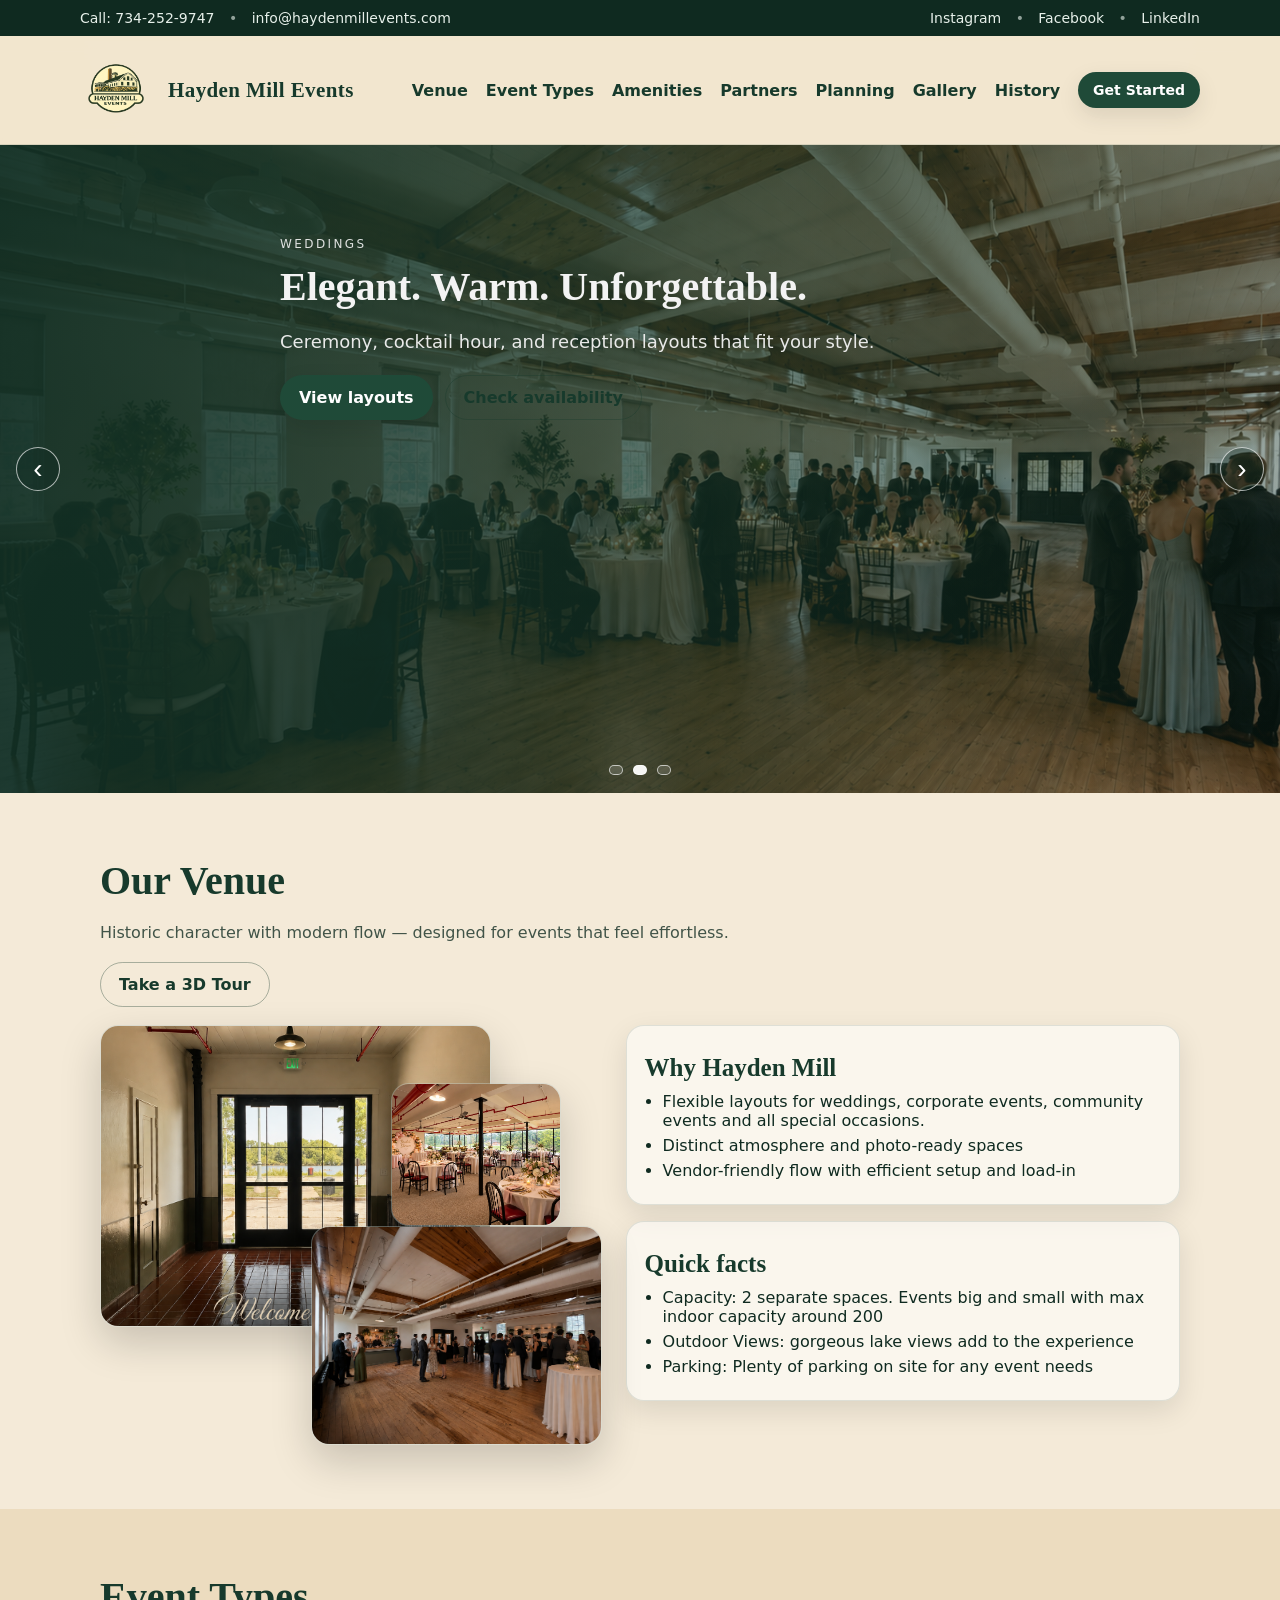
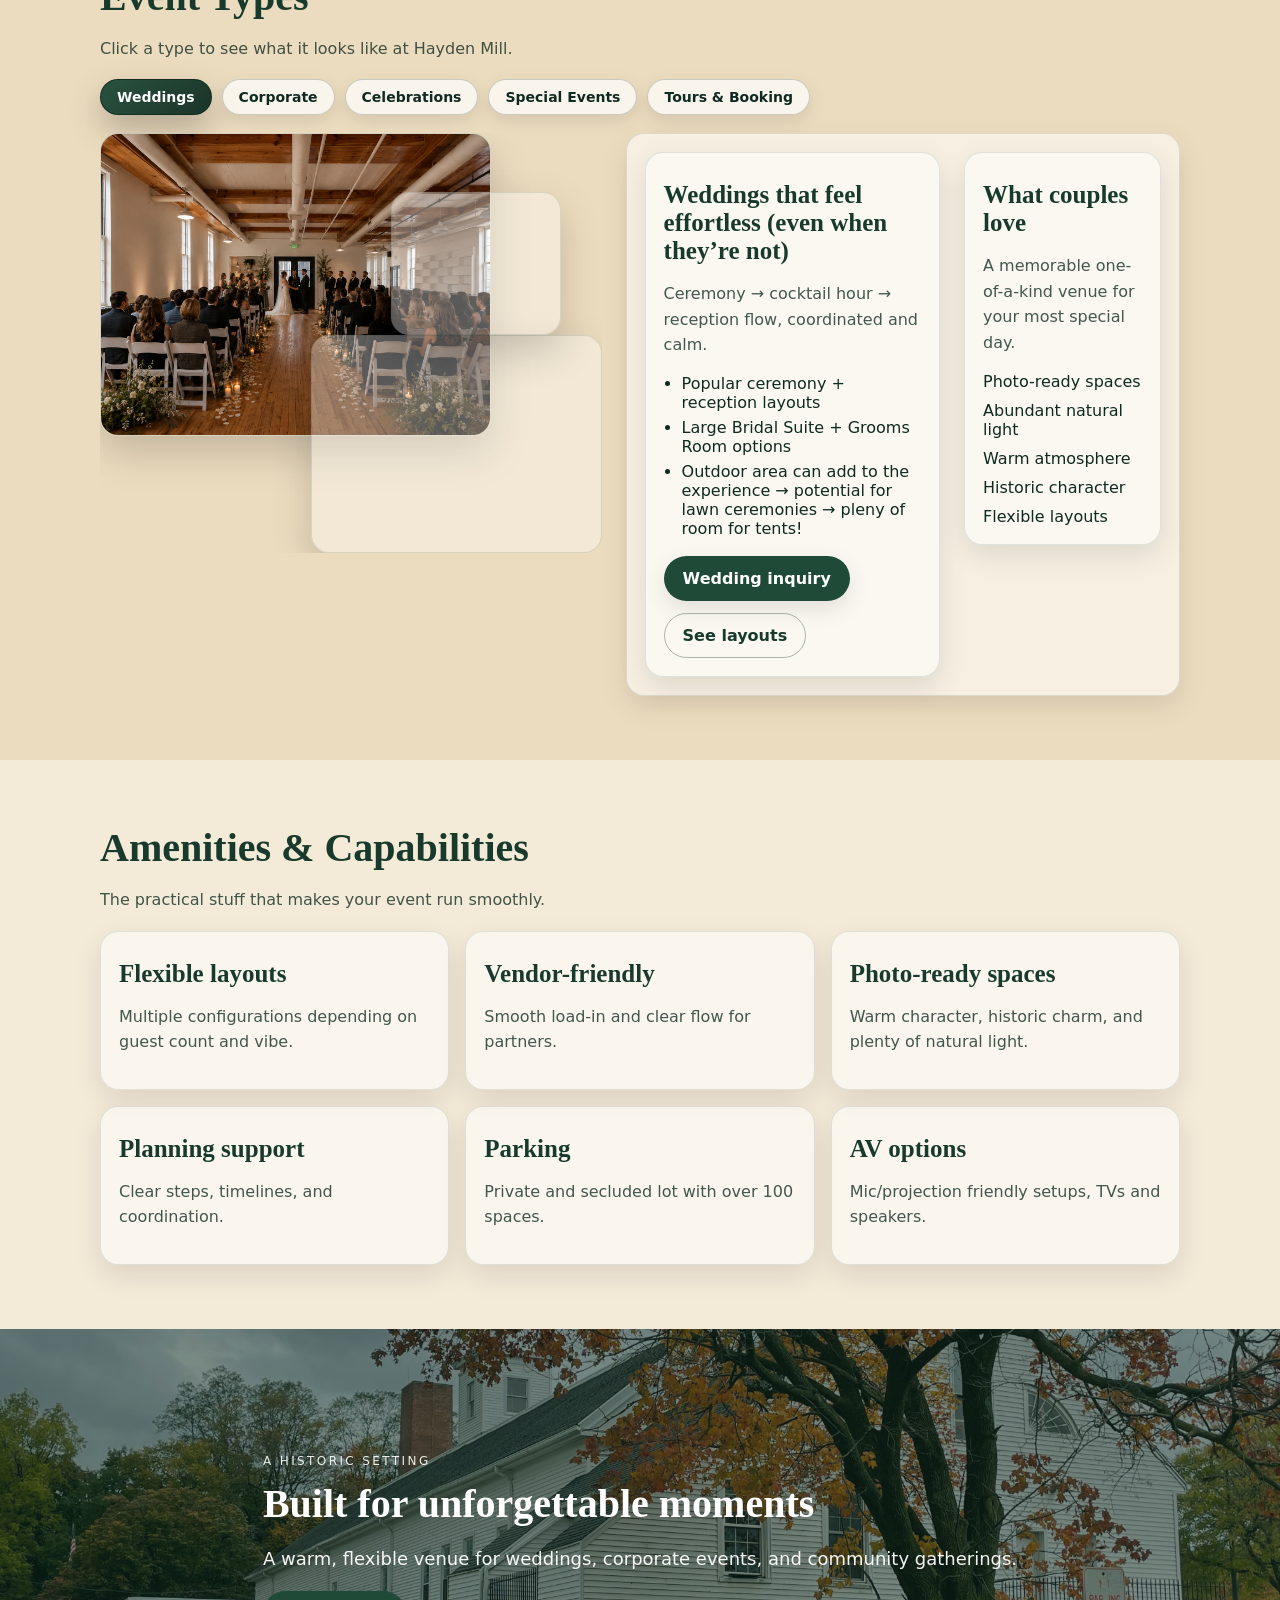
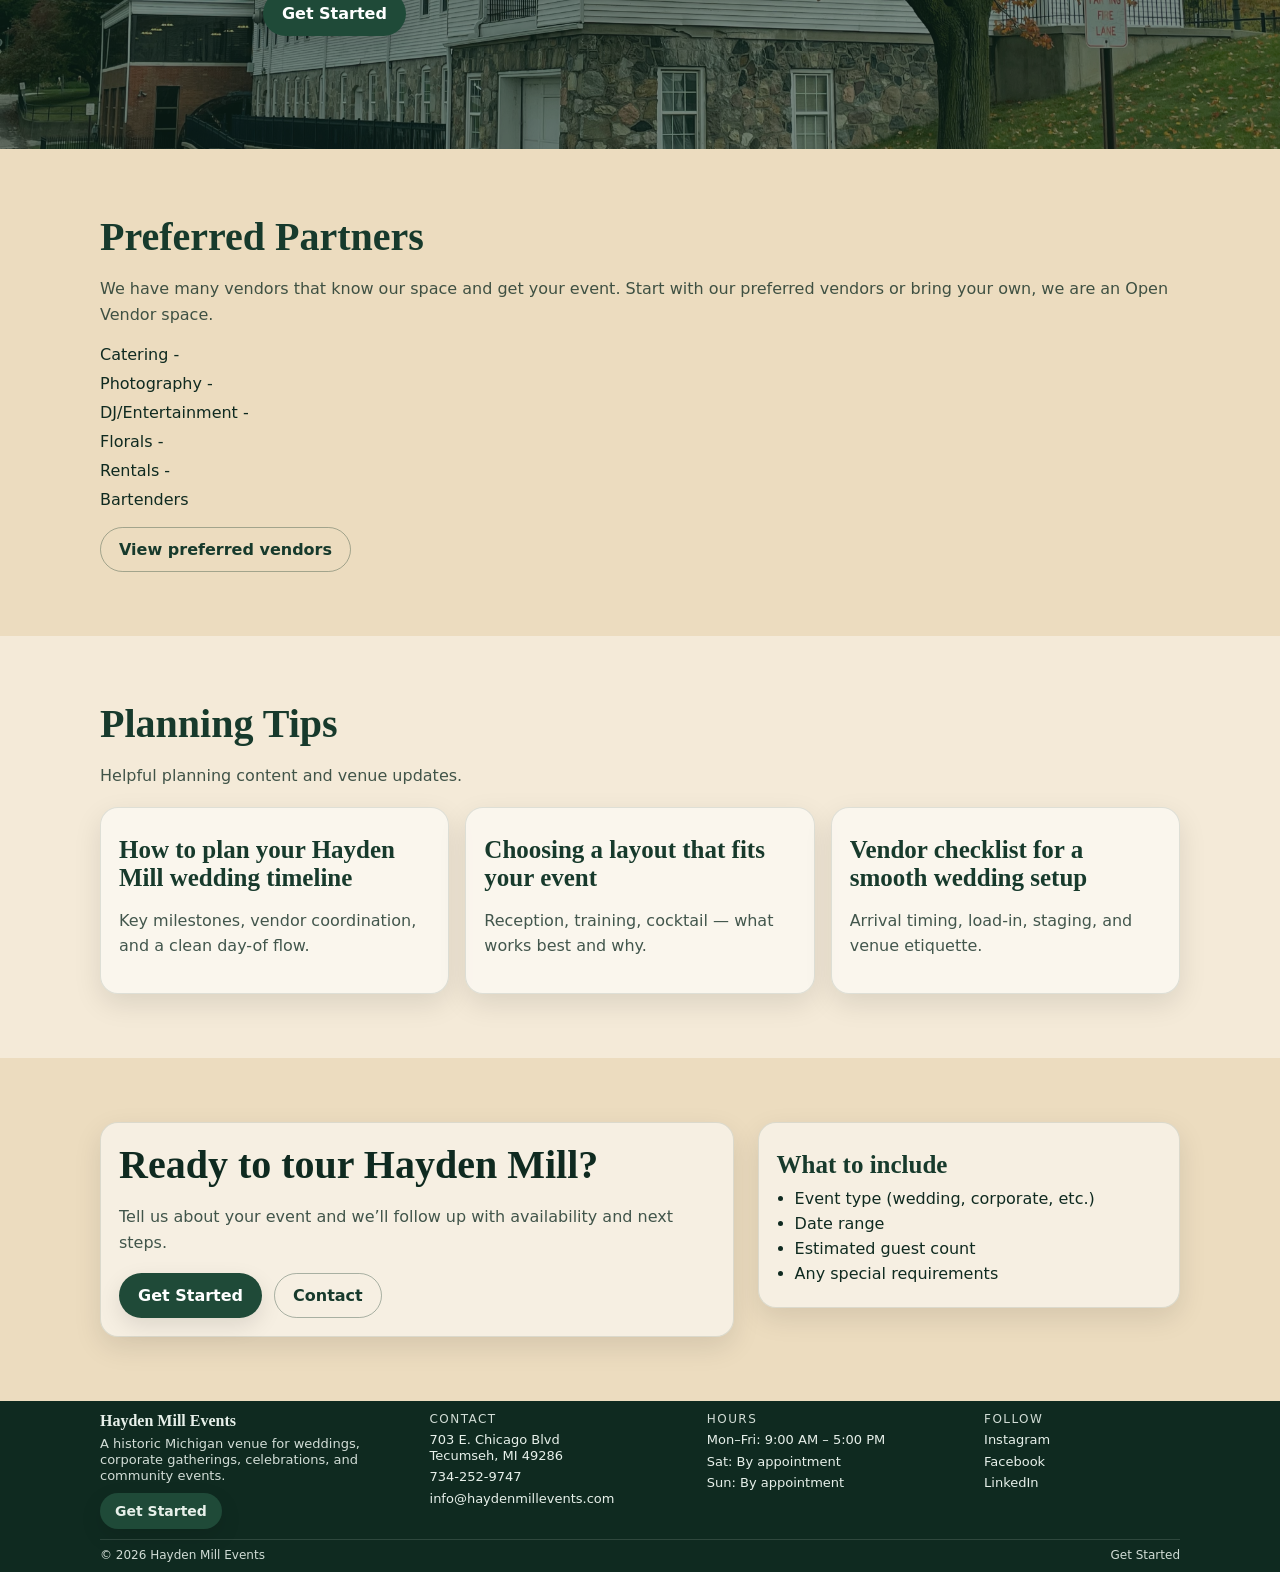
==== index.html @ f203cdac "Update index.html" ====
<!doctype html>
<html lang="en">
<head>
  <!-- =========================================================
       Hayden Mill Events — Document Head
       - Metadata, title, SEO description
       - Main stylesheet include
       ========================================================= -->
  <meta charset="utf-8" />
  <meta name="viewport" content="width=device-width, initial-scale=1" />
  <title>Hayden Mill Events</title>
  <meta name="description" content="Hayden Mill Events — a historic venue for weddings, corporate events, celebrations, and more." />
  <link rel="stylesheet" href="css/styles.css" />
</head>
  
<body>
  <!-- =========================================================
       Top Contact Ribbon
       - Phone + email (left)
       - Social links (right)
       ========================================================= -->
  <div class="topbar">
    <div class="wrap topbar__inner">
      <div class="topbar__left">
        <a href="tel:+17342529747">Call: 734-252-9747</a>
        <span class="dot">•</span>
        <a href="mailto:info@haydenmillevents.com">info@haydenmillevents.com</a>
      </div>

      <div class="topbar__right">
        <a href="https://www.instagram.com/haydenmillevents/"
           aria-label="Instagram"
           target="_blank"
           rel="noopener">Instagram</a>
        <span class="dot">•</span>
        <a href="https://www.facebook.com/haydenmillevents"
           aria-label="Facebook"
           target="_blank"
           rel="noopener">Facebook</a>
        <span class="dot">•</span>
        <a href="https://www.linkedin.com/company/hayden-mill-events"
           aria-label="LinkedIn"
           target="_blank"
           rel="noopener">LinkedIn</a>       
      </div>
    </div>
  </div>

  <!-- =========================================================
       Header / Nav
       - Logo + brand name
       - Primary navigation
       - Mobile menu button (requires JS if you use it)
       ========================================================= -->
  <header class="header">
    <div class="wrap header__inner">
      <a class="brand" href="index.html" aria-label="Hayden Mill Events home">
        <img
          class="brand__logo"
          src="assets/img/logo.png"
          alt="Hayden Mill Events logo"
          decoding="async"
        />
        <span class="brand__name">Hayden Mill Events</span>
      </a>

      <nav class="nav" aria-label="Primary">
        <a href="#venue">Venue</a>
        <a href="#event-types">Event Types</a>
        <a href="#amenities">Amenities</a>
        <a href="#vendors">Partners</a>
        <a href="#articles">Planning</a>

        <!-- These now match normal ribbon links, but go to separate pages -->
        <a href="gallery.html">Gallery</a>
        <a href="history.html">History</a>

        <!-- Keep Get Started as the primary CTA -->
        <a class="btn btn--sm" href="get-started.html">Get Started</a>
      </nav>

      <button class="navToggle" aria-label="Open menu" aria-expanded="false">Menu</button>
    </div>
  </header>

  <!-- =========================================================
       HERO CAROUSEL
       - Gradient slides (no image assets required yet)
       - If you want slide motion, it requires JS elsewhere
       ========================================================= -->
  <section class="hero" aria-label="Featured highlights">
    <div class="hero__slider" data-slider>
      <div class="hero__track" data-track>
        <!-- Slide 1 -->
        <div class="slide" style="background-image: linear-gradient(120deg, rgba(15,42,32,.80), rgba(15,42,32,.35)),
          url('assets/img/hero-1.jpg');">
          <div class="wrap slide__content">
            <p class="kicker">Historic venue • Modern events</p>
            <h1>Hayden Mill Events</h1>
            <p class="lead">A timeless space for weddings, corporate gatherings, celebrations, and community events.</p>
            <div class="actions">
              <a class="btn" href="get-started.html">Get Started</a>
              <button class="btn btn--ghost" type="button" data-video="https://www.youtube.com/watch?v=VIDEO_ID">Watch video</button>
            </div>
          </div>
        </div>

        <!-- Slide 2 -->
        <div class="slide" style="background-image: linear-gradient(120deg, rgba(31,74,56,.80), rgba(15,42,32,.35)),
          url('assets/img/hero-2.jpg');">
          <div class="wrap slide__content">
            <p class="kicker">Weddings</p>
            <h2>Elegant. Warm. Unforgettable.</h2>
            <p class="lead">Ceremony, cocktail hour, and reception layouts that fit your style.</p>
            <div class="actions">
              <a class="btn" href="#setups">View layouts</a>
              <a class="btn btn--ghost" href="get-started.html">Check availability</a>
            </div>
          </div>
        </div>

        <!-- Slide 3 -->
        <div class="slide" style="background-image: linear-gradient(120deg, rgba(23,58,44,.80), rgba(15,42,32,.35)),
          url('assets/img/hero-3.jpg');">
          <div class="wrap slide__content">
            <p class="kicker">Corporate + Community</p>
            <h2>Meetings, trainings, launches</h2>
            <p class="lead">Bring your people together in a space that feels premium—without feeling stuffy.</p>
            <div class="actions">
              <a class="btn" href="#event-types">Explore event types</a>
              <a class="btn btn--ghost" href="get-started.html">Get a quote</a>
            </div>
          </div>
        </div>
      </div>

      <!-- Carousel controls (require JS if you want them to move slides) -->
      <button class="sliderBtn prev" aria-label="Previous slide" type="button" data-prev>‹</button>
      <button class="sliderBtn next" aria-label="Next slide" type="button" data-next>›</button>
      <div class="dots" aria-label="Carousel dots" data-dots></div>
    </div>
  </section>

  <!-- =========================================================
       VENUE OVERVIEW
       - Left: overlapped images
       - Right: two text cards
       ========================================================= -->
  <section class="section section--alt" id="venue">
    <div class="wrap">
      <div class="sectionHead">
        <h2>Our Venue</h2>
        <p class="muted">Historic character with modern flow — designed for events that feel effortless.</p>
        <div class="actions" style="margin-top:16px;">
        <a class="btn btn--ghost" href="https://my.matterport.com/show/?m=tQKZBCvbtoy" target="_blank" rel="noopener">
          Take a 3D Tour
        </a>
       </div>
        
      </div>

      <div class="grid2 venueGrid">
        <!-- Left: overlapped images -->
        <div class="venueMedia" aria-label="Hayden Mill venue photos">
          <img class="venueImg venueImg--a" src="assets/img/venue-1.jpg" alt="Venue photo 1" loading="lazy" decoding="async" />
          <img class="venueImg venueImg--b" src="assets/img/venue-2.jpg" alt="Venue photo 2" loading="lazy" decoding="async" />
          <img class="venueImg venueImg--c" src="assets/img/event-celebrations-5.jpg" alt="Venue photo 3" loading="lazy" decoding="async" />
        </div>

        <!-- Right: text cards -->
        <div class="venueText">
          <div class="card">
            <h3>Why Hayden Mill</h3>
            <ul class="list">
              <li>Flexible layouts for weddings, corporate events, community events and all special occasions.</li>
              <li>Distinct atmosphere and photo-ready spaces</li>
              <li>Vendor-friendly flow with efficient setup and load-in</li>
            </ul>
          </div>

          <div class="card">
            <h3>Quick facts</h3>
            <ul class="list">
              <li>Capacity: 2 separate spaces. Events big and small with max indoor capacity around 200</li>
              <li>Outdoor Views: gorgeous lake views add to the experience</li>
              <li>Parking: Plenty of parking on site for any event needs</li>
            </ul>
          </div>
        </div>
      </div>
    </div>
  </section>

  <!-- =========================================================
       EVENT TYPES
       - Tab buttons on top
       - Left: image sets (mediaSet)
       - Right: content panes (featurePane)
       NOTE: Tab switching requires JS elsewhere.
       ========================================================= -->
  <section class="section" id="event-types">
    <div class="wrap">
      <div class="sectionHead">
        <h2>Event Types</h2>
        <p class="muted">Click a type to see what it looks like at Hayden Mill.</p>
      </div>

      <div class="eventTypesNav" role="tablist" aria-label="Event types">
        <button class="featureBtn eventTab is-active" type="button" role="tab" aria-selected="true" data-feature="weddings">
          Weddings
        </button>
        <button class="featureBtn eventTab" type="button" role="tab" aria-selected="false" data-feature="corporate">
          Corporate
        </button>
        <button class="featureBtn eventTab" type="button" role="tab" aria-selected="false" data-feature="celebrations">
          Celebrations
        </button>
        <button class="featureBtn eventTab" type="button" role="tab" aria-selected="false" data-feature="special">
          Special Events
        </button>
        <button class="featureBtn eventTab" type="button" role="tab" aria-selected="false" data-feature="tours">
          Tours &amp; Booking
        </button>
      </div>

      <div class="grid2 eventTypesGrid">
        <div class="eventTypesMedia" aria-label="Event type photos">
          <div class="mediaSet is-active" data-media="weddings">
            <img class="eventImg eventImg--a" src="assets/img/event-weddings-1.jpg" alt="Weddings photo 1" loading="lazy" decoding="async" />
            <img class="eventImg eventImg--b" src="assets/img/event-weddings-2.jpg" alt="Weddings photo 2" loading="lazy" decoding="async" />
            <img class="eventImg eventImg--c" src="assets/img/event-weddings-3.jpg" alt="Weddings photo 3" loading="lazy" decoding="async" />
          </div>

          <div class="mediaSet" data-media="corporate">
            <img class="eventImg eventImg--a" src="assets/img/event-corporate-1.jpg" alt="Corporate photo 1" loading="lazy" decoding="async" />
            <img class="eventImg eventImg--b" src="assets/img/event-corporate-2.jpg" alt="Corporate photo 2" loading="lazy" decoding="async" />
            <img class="eventImg eventImg--c" src="assets/img/event-corporate-4.jpg" alt="Corporate photo 3" loading="lazy" decoding="async" />
          </div>

          <div class="mediaSet" data-media="celebrations">
            <img class="eventImg eventImg--a" src="assets/img/event-celebrations-1.jpg" alt="Celebrations photo 1" loading="lazy" decoding="async" />
            <img class="eventImg eventImg--b" src="assets/img/event-celebrations-2.jpg" alt="Celebrations photo 2" loading="lazy" decoding="async" />
            <img class="eventImg eventImg--c" src="assets/img/event-celebrations-3.jpg" alt="Celebrations photo 3" loading="lazy" decoding="async" />
          </div>

          <div class="mediaSet" data-media="special">
            <img class="eventImg eventImg--a" src="assets/img/event-special-1.jpg" alt="Special photo 1" loading="lazy" decoding="async" />
            <img class="eventImg eventImg--b" src="assets/img/event-special-4.jpg" alt="Special photo 2" loading="lazy" decoding="async" />
            <img class="eventImg eventImg--c" src="assets/img/event-special-3.jpg" alt="Special photo 3" loading="lazy" decoding="async" />
          </div>

          <div class="mediaSet" data-media="tours">
            <img class="eventImg eventImg--a" src="assets/img/event-tours-1.jpg" alt="Tours photo 1" loading="lazy" decoding="async" />
            <img class="eventImg eventImg--b" src="assets/img/event-tours-2.jpg" alt="Tours photo 2" loading="lazy" decoding="async" />
            <img class="eventImg eventImg--c" src="assets/img/event-tours-3.jpg" alt="Tours photo 3" loading="lazy" decoding="async" />
          </div>
        </div>

        <div class="feature__panel">
          <div class="featurePane is-active" data-pane="weddings" role="tabpanel">
            <div class="grid2">
              <div class="card">
                <h3>Weddings that feel effortless (even when they’re not)</h3>
                <p class="muted">Ceremony → cocktail hour → reception flow, coordinated and calm.</p>
                <ul class="list">
                  <li>Popular ceremony + reception layouts</li>
                  <li>Large Bridal Suite + Grooms Room options</li>
                  <li>Outdoor area can add to the experience → potential for lawn ceremonies → pleny of room for tents!</li>
                </ul>
                <div class="actions">
                  <a class="btn" href="get-started.html">Wedding inquiry</a>
                  <a class="btn btn--ghost" href="#setups">See layouts</a>
                </div>
              </div>

              <div class="card">
                <h3>What couples love</h3>
                <p class="muted">A memorable one-of-a-kind venue for your most special day.</p>
                <div class="logoRow">
                  <span class="logoPill">Photo-ready spaces</span>
                  <span class="logoPill">Abundant natural light</span>
                  <span class="logoPill">Warm atmosphere</span>
                  <span class="logoPill">Historic character</span>
                  <span class="logoPill">Flexible layouts</span>
                </div>
              </div>
            </div>
          </div>

          <div class="featurePane" data-pane="corporate" role="tabpanel">
            <div class="grid2">
              <div class="card">
                <h3>Corporate events: clean, fast, and on-schedule</h3>
                <p class="muted">Trainings, board meetings, all-hands, launches, workshops, and networking nights.</p>
                <ul class="list">
                  <li>AV equipment</li>
                  <li>Breakout zones + room</li>
                  <li>Prep kitchen space for all catering needs</li>
                </ul>
                <div class="actions">
                  <a class="btn" href="get-started.html">Corporate inquiry</a>
                  <a class="btn btn--ghost" href="#setups">See layouts</a>
                </div>
              </div>

              <div class="card">
                <h3>Popular formats</h3>
                <div class="logoRow">
                  <span class="logoPill">Boardroom</span>
                  <span class="logoPill">Classroom</span>
                  <span class="logoPill">Townhall</span>
                  <span class="logoPill">Many round and rectangular seating options</span>                  
                </div>
              </div>
            </div>
          </div>

          <div class="featurePane" data-pane="celebrations" role="tabpanel">
            <div class="grid2">
              <div class="card">
                <h3>Celebrations with character</h3>
                <p class="muted">Birthdays, anniversaries, showers, reunions, dances, sports banquets, celebrations of life — built to feel special.</p>
                <ul class="list">
                  <li>Flexible floor plan options</li>
                  <li>Food + drink friendly planning</li>
                  <li>Easy guest flow</li>
                </ul>
                <div class="actions">
                  <a class="btn" href="get-started.html">Celebration inquiry</a>
                  <a class="btn btn--ghost" href="#setups">See layouts</a>
                </div>
              </div>

              <div class="card">
                <h3>Great for</h3>
                <div class="logoRow">
                  <span class="logoPill">Graduation Parties</span>
                  <span class="logoPill">Showers</span>
                  <span class="logoPill">Reunions</span>
                  <span class="logoPill">Milestones</span>
                  <span class="logoPill">Sports Banquets</span>
                  <span class="logoPill">School Dances</span>                 
                </div>
              </div>
            </div>
          </div>

          <div class="featurePane" data-pane="special" role="tabpanel">
            <div class="grid2">
              <div class="card">
                <h3>Special events that feel premium</h3>
                <p class="muted">Fundraisers, nonprofit events, seasonal gatherings, local celebrations, car shows, pop-up events</p>
                <ul class="list">
                  <li>Flexible seating + flow</li>
                  <li>Vendor coordination</li>
                  <li>Clear day-of process</li>
                </ul>
                <div class="actions">
                  <a class="btn" href="get-started.html">Special Event inquiry</a>
                  <a class="btn btn--ghost" href="#setups">See layouts</a>
                </div>
              </div>

              <div class="card">
                <h3>Excellent for</h3>
                <div class="logoRow">
                  <span class="logoPill">Fundraising</span>
                  <span class="logoPill">Networking</span>
                  <span class="logoPill">Seasonal</span>
                  <span class="logoPill">Boutique Sales and Shows</span>
                  <span class="logoPill">Community Events</span>
                  <span class="logoPill">Car Shows</span>              
                </div>
              </div>
            </div>
          </div>

          <div class="featurePane" data-pane="tours" role="tabpanel">
            <div class="grid2">
              <div class="card">
                <h3>Tours and availability</h3>
                <p class="muted">Envision your event coming to life in this unique venue → take a tour today!</p>
                <ul class="list">
                  <li>Set up a tour</li>
                  <li>Check availability</li>
                  <li>Start planning your event</li>
                </ul>
                <div class="actions">
                  <a class="btn" href="get-started.html">Request a tour</a>
                  <a class="btn btn--ghost" href="#get-started">What to include</a>
                </div>
              </div>

              <div class="card">
                <h3>Book with confidence</h3>
                <div class="logoRow">
                  <span class="logoPill">Clear process</span>
                  <span class="logoPill">Transparent pricing</span>
                  <span class="logoPill">Professional support</span>
                </div>
              </div>
            </div>
          </div>
        </div><!-- /.feature__panel -->
      </div><!-- /.grid2.eventTypesGrid -->
    </div><!-- /.wrap -->
  </section>

  <section class="section section--alt" id="amenities">
    <div class="wrap">
      <div class="sectionHead">
        <h2>Amenities &amp; Capabilities</h2>
        <p class="muted">The practical stuff that makes your event run smoothly.</p>
      </div>

      <div class="cards">
        <div class="capCard"><h3>Flexible layouts</h3><p class="muted">Multiple configurations depending on guest count and vibe.</p></div>
        <div class="capCard"><h3>Vendor-friendly</h3><p class="muted">Smooth load-in and clear flow for partners.</p></div>
        <div class="capCard"><h3>Photo-ready spaces</h3><p class="muted">Warm character, historic charm, and plenty of natural light.</p></div>
        <div class="capCard"><h3>Planning support</h3><p class="muted">Clear steps, timelines, and coordination.</p></div>
        <div class="capCard"><h3>Parking</h3><p class="muted">Private and secluded lot with over 100 spaces.</p></div>
        <div class="capCard"><h3>AV options</h3><p class="muted">Mic/projection friendly setups, TVs and speakers.</p></div>
      </div>
    </div>
  </section>

  <section class="parallax" data-parallax>
    <div class="parallax__media" data-parallax-media style="background-image:url('assets/img/parallax-1.jpg');"></div>

    <div class="parallax__overlay">
      <div class="wrap parallax__content">
        <p class="kicker">A HISTORIC SETTING</p>
        <h2>Built for unforgettable moments</h2>
        <p class="lead">A warm, flexible venue for weddings, corporate events, and community gatherings.</p>
        <div class="actions">
          <a class="btn" href="get-started">Get Started</a>
<!-- ========================================================= Button to use in the furture 
          <a class="btn btn--ghost" href="our-venue.html">Explore the venue</a>
      ========================================================= -->
        </div>
      </div>
    </div>
  </section>

  <section class="section" id="vendors">
    <div class="wrap">
      <div class="sectionHead">
        <h2>Preferred Partners</h2>
        <p class="muted">We have many vendors that know our space and get your event. Start with our preferred vendors or bring your own, we are an Open Vendor space.</p>
      </div>

      <div class="logoRow">
        <span class="logoPill">Catering -</span>
        <span class="logoPill">Photography -</span>
        <span class="logoPill">DJ/Entertainment -</span>
        <span class="logoPill">Florals -</span>
        <span class="logoPill">Rentals -</span>
        <span class="logoPill">Bartenders</span>
      </div>

      <div style="margin-top:18px">
        <a class="btn btn--ghost" href="preferred-vendors.html">View preferred vendors</a>
      </div>
    </div>
  </section>

  <section class="section section--alt" id="articles">
    <div class="wrap">
      <div class="sectionHead">
        <h2>Planning Tips</h2>
        <p class="muted">Helpful planning content and venue updates.</p>
      </div>

      <div class="cards">
        <a class="articleCard" href="article2.html">
          <h3>How to plan your Hayden Mill wedding timeline</h3>
          <p class="muted">Key milestones, vendor coordination, and a clean day-of flow.</p>
        </a>
        <a class="articleCard" href="article1.html">
          <h3>Choosing a layout that fits your event</h3>
          <p class="muted">Reception, training, cocktail — what works best and why.</p>
        </a>
        <a class="articleCard" href="article3.html">
          <h3>Vendor checklist for a smooth wedding setup</h3>
          <p class="muted">Arrival timing, load-in, staging, and venue etiquette.</p>
        </a>
      </div>
    </div>
  </section>

  <section class="section" id="get-started">
    <div class="wrap">
      <div class="grid2">
        <div class="card">
          <h2 style="margin-top:0">Ready to tour Hayden Mill?</h2>
          <p class="muted">Tell us about your event and we’ll follow up with availability and next steps.</p>
          <div class="actions">
            <a class="btn" href="get-started.html">Get Started</a>
            <a class="btn btn--ghost" href="contact.html">Contact</a>
          </div>
        </div>

        <div class="card">
          <h3>What to include</h3>
          <ul class="list">
            <li>Event type (wedding, corporate, etc.)</li>
            <li>Date range</li>
            <li>Estimated guest count</li>
            <li>Any special requirements</li>
          </ul>
        </div>
      </div>
    </div>
  </section>

  <div class="modal" hidden data-modal>
    <div class="modal__backdrop" data-close></div>
    <div class="modal__panel" role="dialog" aria-modal="true" aria-label="Video">
      <button class="modal__close" aria-label="Close" data-close type="button">✕</button>
      <div class="modal__body">
        <iframe title="Video" src="" allow="autoplay; encrypted-media" allowfullscreen></iframe>
      </div>
    </div>
  </div>

  <footer class="siteFooter">
    <div class="wrap siteFooter__inner">
      <div class="siteFooter__grid">
        <div>
          <div class="siteFooter__name">Hayden Mill Events</div>
          <p class="siteFooter__tagline">
            A historic Michigan venue for weddings, corporate gatherings, celebrations, and community events.
          </p>
          <a class="btn btn--sm" href="get-started.html">Get Started</a>
        </div>

        <div>
          <div class="siteFooter__head">Contact</div>
          <ul class="siteFooter__list">
            <li>
              <a href="https://www.google.com/maps?q=15000+Edward+N+Hines+Dr+Plymouth+MI+48170" target="_blank" rel="noopener">
                703 E. Chicago Blvd<br />Tecumseh, MI 49286
              </a>
            </li>
            <li><a href="tel:+17342529747">734-252-9747</a></li>
            <li><a href="mailto:info@haydenmillevents.com">info@haydenmillevents.com</a></li>
          </ul>
        </div>

        <div>
          <div class="siteFooter__head">Hours</div>
          <ul class="siteFooter__list">
            <li>Mon–Fri: 9:00 AM – 5:00 PM</li>
            <li>Sat: By appointment</li>
            <li>Sun: By appointment</li>
          </ul>
        </div>

        <div>
          <div class="siteFooter__head">Follow</div>
          <ul class="siteFooter__list">
            <li><a href="https://www.instagram.com/haydenmillevents/" target="_blank" rel="noopener">Instagram</a></li>
            <li><a href="https://www.facebook.com/haydenmillevents" target="_blank" rel="noopener">Facebook</a></li>
            <li><a href="https://www.linkedin.com/company/hayden-mill-events" target="_blank" rel="noopener">LinkedIn</a></li>
          </ul>
        </div>
      </div>

      <div class="siteFooter__bottom">
        <div>© <span id="year"></span> Hayden Mill Events</div>
        <div class="siteFooter__smallLinks">
          <a href="get-started.html">Get Started</a>
        </div>
      </div>
    </div>
  </footer>
<script src="js/main.js" defer></script>
</body>
</html>
---- css/styles.css ----
/* =========================================================
   Hayden Mill Events — styles.css
   - Core palette + layout primitives
   - Header/Nav styling
   - Hero carousel layout (JS controls transform)
   - Venue collage layout
   - Event Types tab system (buttons + media collage + content panes)
   - Parallax band styling
   - Footer styling
   ========================================================= */

:root{
  --bg: #f2e6cf;
  --bg2: #efe0c5;
  --ink: #173a2c;
  --ink2: #0f2a20;
  --accent: #1f4a38;
  --white: #ffffff;
  --shadow: rgba(0,0,0,.10);
  --wrap: 1120px;
  --radius: 18px;
}

*{ box-sizing: border-box; }
html,body{ margin: 0; padding: 0; }

body{
  font-family: system-ui, -apple-system, Segoe UI, Roboto, Helvetica, Arial, sans-serif;
  color: var(--ink2);
  background: radial-gradient(1200px 700px at 50% 0%, #f6e9cf 0%, var(--bg) 45%, #ecdcbf 100%);
}

a{ color: inherit; text-decoration: none; }
a:hover{ opacity: .92; }

.wrap{ max-width: var(--wrap); margin: 0 auto; padding: 0 20px; }
.dot{ margin: 0 10px; opacity: .6; }

/* =========================================================
   Top ribbon
   ========================================================= */
.topbar{
  background: #0f2a20;
  color: #e7f0ea;
  font-size: 14px;
}
.topbar__inner{
  display: flex;
  justify-content: space-between;
  gap: 16px;
  padding: 10px 0;
}
.topbar a{ color: #e7f0ea; }

/* =========================================================
   Header / Nav
   ========================================================= */
.header{
  position: sticky;
  top: 0;
  z-index: 50;
  background: rgba(242,230,207,.90);
  backdrop-filter: blur(10px);
  border-bottom: 1px solid rgba(23,58,44,.12);
}
.header__inner{
  display: flex;
  align-items: center;
  justify-content: space-between;
  padding: 18px 0;
}

.brand{
  display: flex;
  align-items: center;
  gap: 16px;
}
.brand__logo{
  height: 72px;
  width: auto;
  display: block;
}
.brand__name{
  font-family: Georgia, "Times New Roman", serif;
  letter-spacing: .4px;
  font-weight: 700;
  font-size: 21px;
  line-height: 1.05;
  color: var(--ink);
}

.nav{ display: flex; align-items: center; gap: 18px; }
.nav a{ font-weight: 600; color: var(--ink); }

/* Ensure nav link rule does not override button colors */
.nav a.btn{ color: var(--white); }
.nav a.btn.btn--ghost{ color: var(--ink); }

.navToggle{ display: none; }

/* =========================================================
   Buttons
   ========================================================= */
.btn{
  display: inline-flex;
  align-items: center;
  justify-content: center;
  padding: 12px 18px;
  border-radius: 999px;
  background: var(--accent);
  color: var(--white);
  font-weight: 700;
  border: 1px solid rgba(0,0,0,0);
  box-shadow: 0 8px 22px var(--shadow);
}
.btn--ghost{
  background: transparent;
  border-color: rgba(23,58,44,.35);
  color: var(--ink);
  box-shadow: none;
}
.btn--sm{ padding: 9px 14px; font-size: 14px; }

/* =========================================================
   Typography
   ========================================================= */
.kicker{ letter-spacing: .2em; text-transform: uppercase; font-size: 12px; opacity: .9; }
h1,h2,h3{ font-family: Georgia, "Times New Roman", serif; margin: 10px 0 10px; }
h1{ font-size: 52px; }
h2{ font-size: 40px; }

h3{ font-size: 25px;
   color: var(--ink);
  }

.lead{ font-size: 18px; line-height: 1.6; opacity: .95; }
.actions{ display: flex; gap: 12px; flex-wrap: wrap; margin-top: 18px; }
.muted{ opacity: .78; line-height: 1.6; }

/* =========================================================
   Sections / Layout
   ========================================================= */
.section{ padding: 64px 0; }
.section--alt{ background: rgba(255,255,255,.38); }
.sectionHead{ margin-bottom: 18px; }
.sectionHead h2{ margin: 0 0 8px; color: var(--ink); }

.grid2{
  display: grid;
  grid-template-columns: 1.2fr .8fr;
  gap: 24px;
  align-items: start;
}

.card{
  background: rgba(255,255,255,.55);
  border: 1px solid rgba(23,58,44,.12);
  border-radius: var(--radius);
  padding: 18px;
  box-shadow: 0 10px 28px var(--shadow);
}

.cards{
  display: grid;
  grid-template-columns: repeat(3, minmax(0, 1fr));
  gap: 16px;
}
.capCard,.setupCard,.articleCard{
  background: rgba(255,255,255,.55);
  border: 1px solid rgba(23,58,44,.12);
  border-radius: var(--radius);
  padding: 18px;
  box-shadow: 0 10px 28px var(--shadow);
}
.articleCard{ display: block; }
.articleCard:hover{ transform: translateY(-2px); transition: transform .15s ease; }

/* Simple list style */
.list{ margin: 10px 0 0; padding-left: 18px; }
.list li{ margin: 6px 0; }

/* =========================================================
   Venue: overlapped photo collage
   ========================================================= */
.venueGrid{
  grid-template-columns: .95fr 1.05fr;
  align-items: start;
}
.venueText{ display: grid; gap: 16px; }
.venueMedia{
  position: relative;
  min-height: 420px;
  border-radius: var(--radius);
}
.venueImg{
  position: absolute;
  border-radius: var(--radius);
  box-shadow: 0 16px 40px rgba(0,0,0,.18);
  border: 1px solid rgba(23,58,44,.12);
  object-fit: cover;
  background: rgba(255,255,255,.35);
}
.venueImg--a{ top: 0; left: 0; width: 78%; height: 72%; z-index: 2; }
.venueImg--b{ bottom: 0; right: 0; width: 58%; height: 52%; z-index: 3; }
.venueImg--c{ top: 14%; right: 8%; width: 34%; height: 34%; z-index: 4; }

/* =========================================================
   HERO: Horizontal carousel
   - JS updates .hero__track transform
   ========================================================= */
.hero{ position: relative; }
.hero__slider{
  position: relative;
  height: 72vh;
  min-height: 520px;
  overflow: hidden;
  background: #000;
}
.hero__track{
  height: 100%;
  width: 100%;
  display: flex;
  will-change: transform;
  transition: transform .65s cubic-bezier(.22,.61,.36,1);
  transform: translate3d(0,0,0);
}
.hero__track.is-instant{ transition: none !important; }
.slide{
  position: relative;
  flex: 0 0 100%;
  width: 100%;
  height: 100%;
  background-size: cover;
  background-position: center;
}
.hero__track .slide::before{
  content: "";
  position: absolute;
  inset: 0;
  background: linear-gradient(90deg, rgba(15,42,32,.78) 0%, rgba(15,42,32,.25) 55%, rgba(15,42,32,.05) 100%);
}
.hero__track .slide__content{
  position: relative;
  padding: 80px 0;
  color: #f3f3f3;
  max-width: 720px;
  z-index: 2;
}

/* Controls */
.sliderBtn, .dots{ position: absolute; z-index: 10; }
.sliderBtn{
  display: flex;
  align-items: center;
  justify-content: center;
  position: absolute;
  top: 50%;
  transform: translateY(-50%);
  width: 44px;
  height: 44px;
  border-radius: 999px;
  border: 1px solid rgba(255,255,255,.65);
  background: rgba(15,42,32,.35);
  color: #fff;
  font-size: 28px;
  line-height: 1;
  cursor: pointer;
  z-index: 50;
}
.sliderBtn.prev{ left: 16px; }
.sliderBtn.next{ right: 16px; }

.dots{
  left: 50%;
  bottom: 18px;
  transform: translateX(-50%);
  display: flex;
  gap: 10px;
  z-index: 55;
}
.dots button{
  width: 10px;
  height: 10px;
  border-radius: 999px;
  border: 1px solid rgba(255,255,255,.65);
  background: rgba(255,255,255,.15);
  cursor: pointer;
}
.dots button.is-active{
  background: rgba(255,255,255,.95);
}

/* =========================================================
   Parallax band
   ========================================================= */
.parallax{
  position: relative;
  min-height: 420px;
  overflow: hidden;
  border-radius: 0;
}
.parallax__media{
  position: absolute;
  inset: -18vh 0;
  background-size: cover;
  background-position: center;
  transform: translate3d(0,0,0);
  will-change: transform;
}
.parallax__overlay{
  position: relative;
  min-height: 420px;
  display: flex;
  align-items: center;
  background: rgba(15,42,32,.55);
}
.parallax__content{
  color: #fff;
  padding: 72px 0;
}
@media (prefers-reduced-motion: reduce){
  .parallax__media{ transform: none !important; }
}

/* =========================================================
   Event Types: buttons + collage + panes
   ========================================================= */
.eventTypesNav{
  display: flex;
  gap: 10px;
  flex-wrap: wrap;
  margin: 10px 0 18px;
}
.eventTypesGrid{
  grid-template-columns: .95fr 1.05fr;
  align-items: start;
}
.eventTypesMedia{
  position: relative;
  height: 420px;
  border-radius: var(--radius);
  overflow: hidden;
  max-width: 520px;
  width: 100%;
  justify-self: center;
}

/* Only one mediaSet visible at a time */
.eventTypesMedia .mediaSet{
  position: absolute;
  inset: 0;
  display: none;
}
.eventTypesMedia .mediaSet.is-active{ display: block; }

.eventImg{
  position: absolute;
  border-radius: var(--radius);
  box-shadow: 0 16px 40px rgba(0,0,0,.18);
  border: 1px solid rgba(23,58,44,.12);
  object-fit: cover;
  background: rgba(255,255,255,.35);
}
.eventImg--a{ top: 0; left: 0; width: 78%; height: 72%; z-index: 2; }
.eventImg--b{ bottom: 0; right: 0; width: 58%; height: 52%; z-index: 3; }
.eventImg--c{ top: 14%; right: 8%; width: 34%; height: 34%; z-index: 4; }

.feature__panel{
  background: rgba(255,255,255,.55);
  border: 1px solid rgba(23,58,44,.12);
  border-radius: var(--radius);
  padding: 18px;
  box-shadow: 0 10px 28px var(--shadow);
}
.featurePane{ display: none; }
.featurePane.is-active{ display: block; }

/* Event Types buttons */
#event-types .eventTypesNav .featureBtn{
  appearance: none;
  -webkit-appearance: none;
  display: inline-flex;
  align-items: center;
  justify-content: center;
  padding: 10px 16px;
  border-radius: 999px;
  font: 700 14px/1 system-ui, -apple-system, Segoe UI, Roboto, Helvetica, Arial, sans-serif;
  color: var(--ink2);
  background: rgba(255,255,255,.70);
  border: 1px solid rgba(23,58,44,.22);
  box-shadow: 0 6px 18px rgba(0,0,0,.10);
  cursor: pointer;
  user-select: none;
  white-space: nowrap;
  transition: background .2s ease, border-color .2s ease, box-shadow .2s ease, transform .15s ease, color .2s ease;
}
#event-types .eventTypesNav .featureBtn:hover{
  background: rgba(255,255,255,.90);
  transform: translateY(-1px);
  box-shadow: 0 10px 24px rgba(0,0,0,.14);
}
#event-types .eventTypesNav .featureBtn.is-active,
#event-types .eventTypesNav .featureBtn[aria-selected="true"]{
  background: linear-gradient(135deg, rgba(31,74,56,.95), rgba(15,42,32,.95));
  color: #fff;
  border-color: rgba(15,42,32,.85);
  box-shadow: 0 14px 32px rgba(0,0,0,.25);
}
#event-types .eventTypesNav .featureBtn:focus-visible{
  outline: 2px solid rgba(31,74,56,.55);
  outline-offset: 3px;
}

.logoRow {
  display: flex;
  flex-direction: column;
  align-items: flex-start;
  gap: 10px;
}

.logoPill {
  display: block;
}

/* =========================================================
   Footer
   ========================================================= */
.siteFooter{
  background: #0f2a20;
  color: #e7f0ea;
  padding: 12px 0 10px;
}
.siteFooter a{ color: #e7f0ea; }
.siteFooter a:hover{ opacity: .92; }

.siteFooter__grid{
  display: grid;
  grid-template-columns: 1.2fr 1fr 1fr .75fr;
  gap: 16px;
  align-items: start;
}
.siteFooter__name{
  font-family: Georgia, "Times New Roman", serif;
  font-size: 16px;
  font-weight: 700;
  line-height: 1.05;
  margin: 0 0 6px;
}
.siteFooter__tagline{
  margin: 0 0 8px;
  font-size: 13px;
  line-height: 1.25;
  opacity: .9;
  max-width: 42ch;
}
.siteFooter__head{
  font-size: 12px;
  letter-spacing: .12em;
  text-transform: uppercase;
  margin: 0 0 6px;
  line-height: 1.1;
  opacity: .9;
}
.siteFooter__list{
  margin: 0;
  padding: 0;
  list-style: none;
  display: grid;
  gap: 6px;
  font-size: 13px;
  line-height: 1.2;
}
.siteFooter__bottom{
  margin-top: 10px;
  padding-top: 8px;
  border-top: 1px solid rgba(231,240,234,.16);
  display: flex;
  justify-content: space-between;
  align-items: center;
  gap: 10px;
  flex-wrap: wrap;
  font-size: 12px;
  opacity: .9;
}
.siteFooter__smallLinks{
  display: flex;
  gap: 12px;
}

/* =========================================================
   Responsive
   ========================================================= */
@media (max-width: 980px){
  .siteFooter__grid{ grid-template-columns: 1fr 1fr; }
}
@media (max-width: 900px){
  .cards{ grid-template-columns: 1fr; }
  .grid2{ grid-template-columns: 1fr; }
  .venueGrid{ grid-template-columns: 1fr; }
  .venueMedia{
    min-height: auto;
    display: grid;
    gap: 12px;
  }
  .venueImg{
    position: static;
    width: 100%;
    height: 220px;
  }

  .eventTypesGrid{ grid-template-columns: 1fr; }
  .eventTypesMedia{
    min-height: auto;
    display: grid;
    gap: 12px;
    overflow: visible;
    height: auto;
    max-width: none;
  }
  .eventTypesMedia .mediaSet{ position: static; }
  .eventImg{
    position: static;
    width: 100%;
    height: 220px;
  }

  h1{ font-size: 40px; }
  h2{ font-size: 34px; }

  .nav{ display: none; }
  .navToggle{
    display: inline-flex;
    gap: 10px;
    align-items: center;
    border: 1px solid rgba(23,58,44,.25);
    background: transparent;
    border-radius: 999px;
    padding: 10px 14px;
  }
  .brand__logo{ height: 38px; }
  .brand__name{ font-size: 18px; }
}
@media (max-width: 560px){
  .siteFooter__grid{ grid-template-columns: 1fr; }
}

/* =========================================================
   Gallery thumbnails — force consistent sizing + cropping
   ========================================================= */
.galleryGrid{
  display: grid;
  grid-template-columns: repeat(4, minmax(0, 1fr));
  gap: 14px;
}

.galleryItem{
  border-radius: var(--radius);
  overflow: hidden;
  border: 1px solid rgba(23,58,44,.12);
  box-shadow: 0 10px 28px var(--shadow);
  background: rgba(255,255,255,.55);

  /* Consistent thumbnail “frame” */
  aspect-ratio: 4 / 3;
}

.galleryItem img{
  display: block;
  width: 100%;
  height: 100%;
  object-fit: cover;       /* crop to fill frame */
  object-position: center; /* center subject */
}

/* Responsive */
@media (max-width: 1200px){
  .galleryGrid{ grid-template-columns: repeat(3, minmax(0, 1fr)); }
}
@media (max-width: 800px){
  .galleryGrid{ grid-template-columns: repeat(2, minmax(0, 1fr)); }
}
@media (max-width: 480px){
  .galleryGrid{ grid-template-columns: 1fr; }
}

/* =========================================================
   History page: force consistent image tiles (matches Gallery)
   Works with your current HTML classes:
   .historyRow, .historyTiles3, .historyGrid9, .tile
   ========================================================= */

/* Two-column layout: photos left, text right */
.historyRow{
  display: grid;
  grid-template-columns: .95fr 1.05fr;
  gap: 24px;
  align-items: start;
}

/* 3-photo layout: 1 wide on top, 2 below */
.historyTiles3{
  display: grid;
  grid-template-columns: repeat(2, minmax(0, 1fr));
  gap: 14px;
}

.historyTiles3 .tile:nth-child(1){
  grid-column: 1 / -1; /* make the first image span full width */
}

/* The tile wrapper should crop the image */
.historyTiles3 .tile,
.historyGrid9 .tile{
  border-radius: var(--radius);
  overflow: hidden;
  border: 1px solid rgba(23,58,44,.12);
  box-shadow: 0 10px 28px var(--shadow);
  background: rgba(255,255,255,.55);
}

/* Force consistent sizing + cropping */
.historyTiles3 .tile{
  height: 180px; /* adjust if you want taller */
}

.historyTiles3 img,
.historyGrid9 img{
  width: 100%;
  height: 100%;
  display: block;
  object-fit: cover;
  object-position: center;
}

/* 9-photo grid: keep consistent tiles */
.historyGrid9{
  display: grid;
  grid-template-columns: repeat(3, minmax(0, 1fr));
  gap: 12px;
}

.historyGrid9 .tile{
  height: 180px; /* same height as above for consistency */
}

/* Responsive */
@media (max-width: 900px){
  .historyRow{ grid-template-columns: 1fr; }
  .historyGrid9{ grid-template-columns: repeat(2, minmax(0, 1fr)); }
}

@media (max-width: 520px){
  .historyGrid9{ grid-template-columns: 1fr; }
  .historyTiles3 .tile,
  .historyGrid9 .tile{ height: 220px; }
}

/* === Fix: ensure Venue section header buttons are clickable === */
#venue .sectionHead{
  position: relative;
  z-index: 5;
}

#venue .sectionHead .actions{
  position: relative;
  z-index: 6;
}

#venue .sectionHead .actions a{
  pointer-events: auto;
}

/* =========================================================
   Preferred Vendors — FINAL GRID (clean + centered)
   ========================================================= */

.vendorsGrid{
  display: grid;
  grid-template-columns: repeat(auto-fit, minmax(320px, 1fr));
  gap: 24px;
  align-items: stretch;
}

/* Card polish */
.vendorCard{
  background: rgba(255,255,255,.68);
  border: 1px solid rgba(23,58,44,.14);
  border-radius: 20px;
  padding: 22px;
  box-shadow: 0 14px 36px rgba(0,0,0,.12);
  transition: transform .18s ease, box-shadow .18s ease;
}

.vendorCard:hover{
  transform: translateY(-4px);
  box-shadow: 0 24px 52px rgba(0,0,0,.18);
}

.vendorHead{
  font-family: Georgia, "Times New Roman", serif;
  font-size: 20px;
  font-weight: 700;
  margin-bottom: 14px;
  color: var(--ink);
}

/* Vendor rows */
.vendorList{
  list-style: none;
  padding: 0;
  margin: 0;
  display: grid;
  gap: 12px;
}

.vendorItem{
  display: flex;
  justify-content: space-between;
  align-items: center;
  gap: 14px;
  padding: 14px 16px;
  border-radius: 14px;
  background: rgba(255,255,255,.75);
  border: 1px solid rgba(23,58,44,.10);
  transition: background .15s ease, transform .15s ease;
}

.vendorItem:hover{
  background: rgba(255,255,255,.92);
  transform: translateY(-1px);
}

.vendorName{
  font-weight: 700;
  color: var(--ink2);
}

.vendorMeta{
  font-size: 14px;
  opacity: .75;
  margin-top: 2px;
}

/* Visit button */
.vendorVisit{
  white-space: nowrap;
  font-weight: 700;
  font-size: 14px;
  padding: 8px 14px;
  border-radius: 999px;
  background: var(--accent);
  color: #fff;
  box-shadow: 0 6px 18px rgba(0,0,0,.14);
  transition: transform .15s ease, box-shadow .15s ease, opacity .15s ease;
}

.vendorVisit:hover{
  transform: translateY(-1px);
  box-shadow: 0 10px 24px rgba(0,0,0,.18);
}

/* === Preferred Vendors: stop vendor tiles from spilling out === */

/* Make each vendor row a normal full-width tile inside the card */
.vendorList { 
  width: 100%;
}

.vendorItem{
  width: 100%;
  max-width: 100%;
  box-sizing: border-box;
  overflow: hidden;           /* prevents any internal bleed */
}

/* Ensure the "Visit" pill never forces the tile wider than its container */
.vendorItem__info{
  min-width: 0;               /* allows text to wrap instead of forcing width */
}

.vendorVisit{
  flex: 0 0 auto;
}

/* Optional: if anything still tries to spill, clamp it at the card level */
.vendorCard{
  overflow: hidden;
}

/* === Preferred Vendors: clean vendor row typography (no stupid wrapping) === */

.vendorItem{
  display: grid;
  grid-template-columns: 1fr auto; /* info left, button right */
  align-items: center;
  gap: 14px;
}

.vendorItem__info{
  min-width: 0; /* allows safe truncation/wrap of NAME only */
}

.vendorName{
  font-weight: 800;
  line-height: 1.15;
  margin-bottom: 6px;
  word-break: normal;
  overflow-wrap: normal;
}

.vendorMeta{
  font-size: 14px;
  opacity: .78;
  white-space: nowrap;    /* keeps 734-837-3668 on ONE line */
  letter-spacing: .02em;  /* makes numbers feel cleaner */
}

/* Optional: if a long vendor name gets crazy, it wraps nicely without breaking every word */
.vendorName{
  overflow-wrap: anywhere;
}
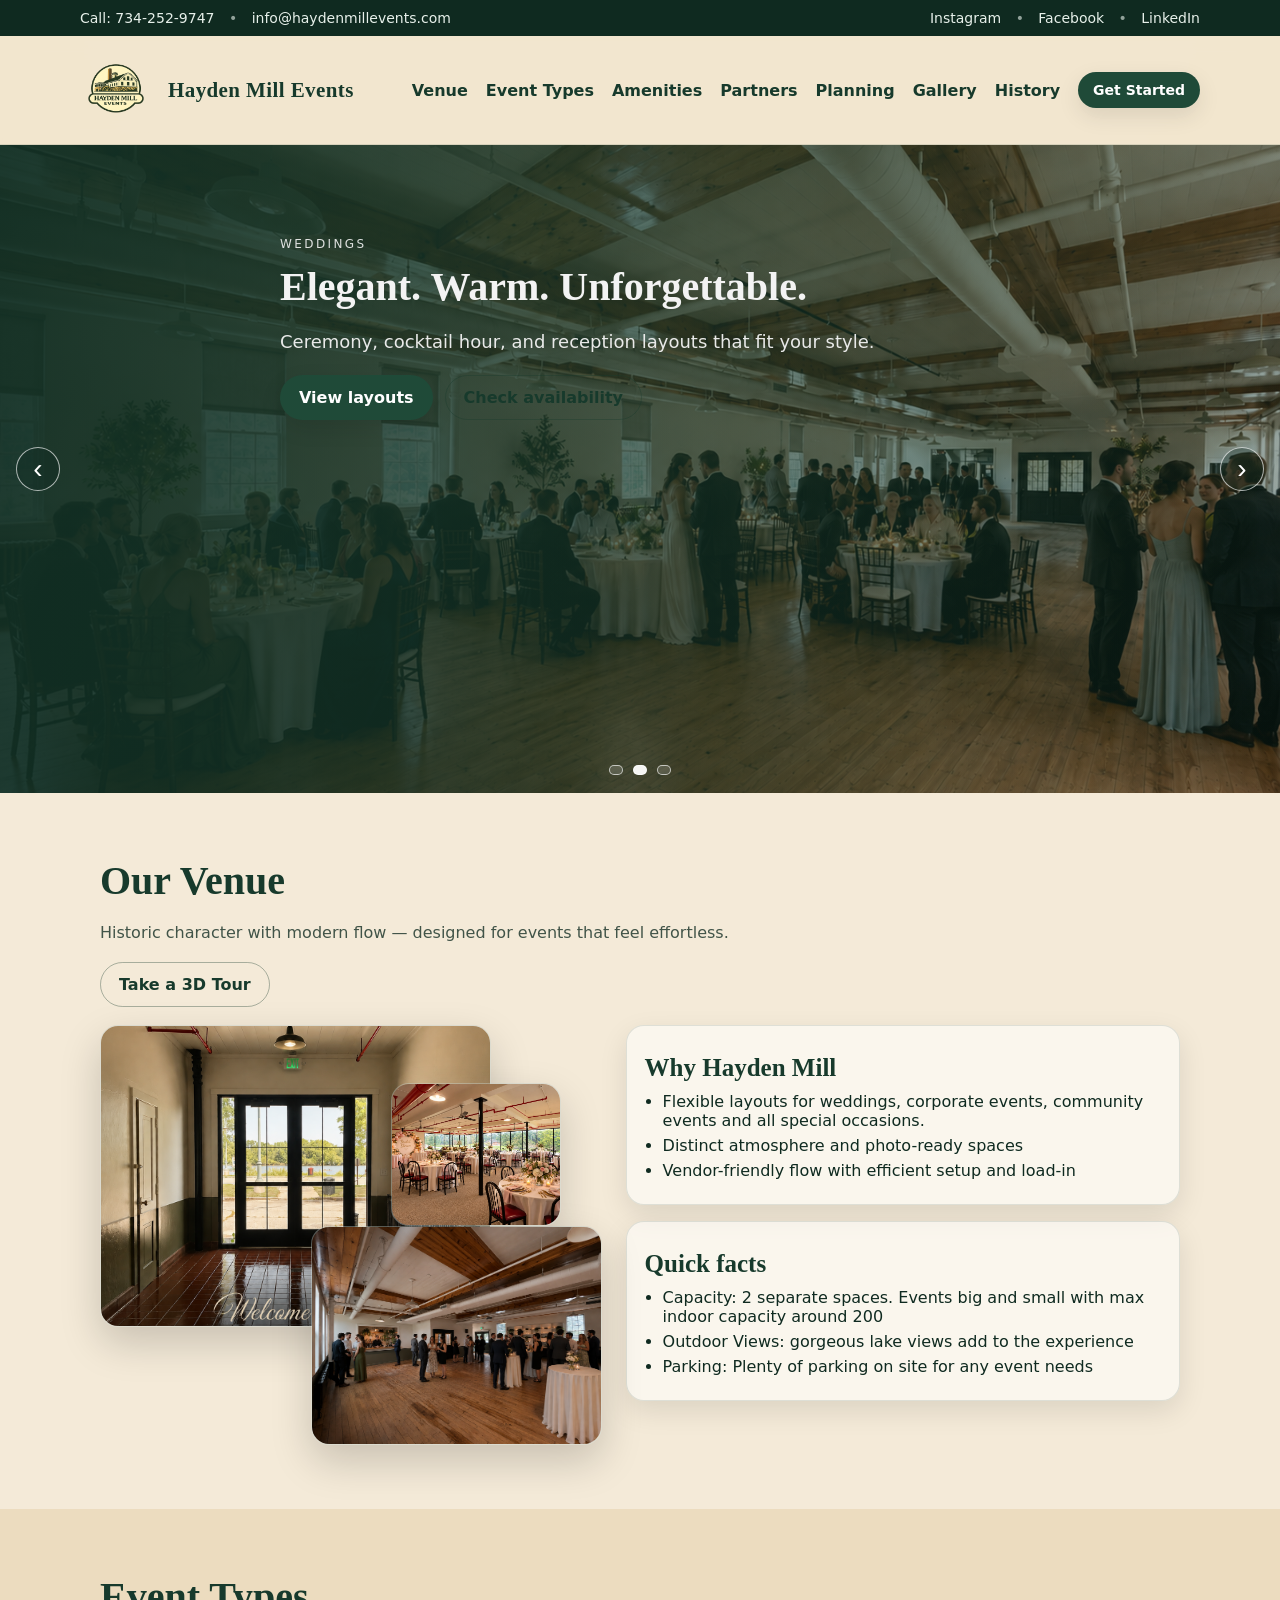
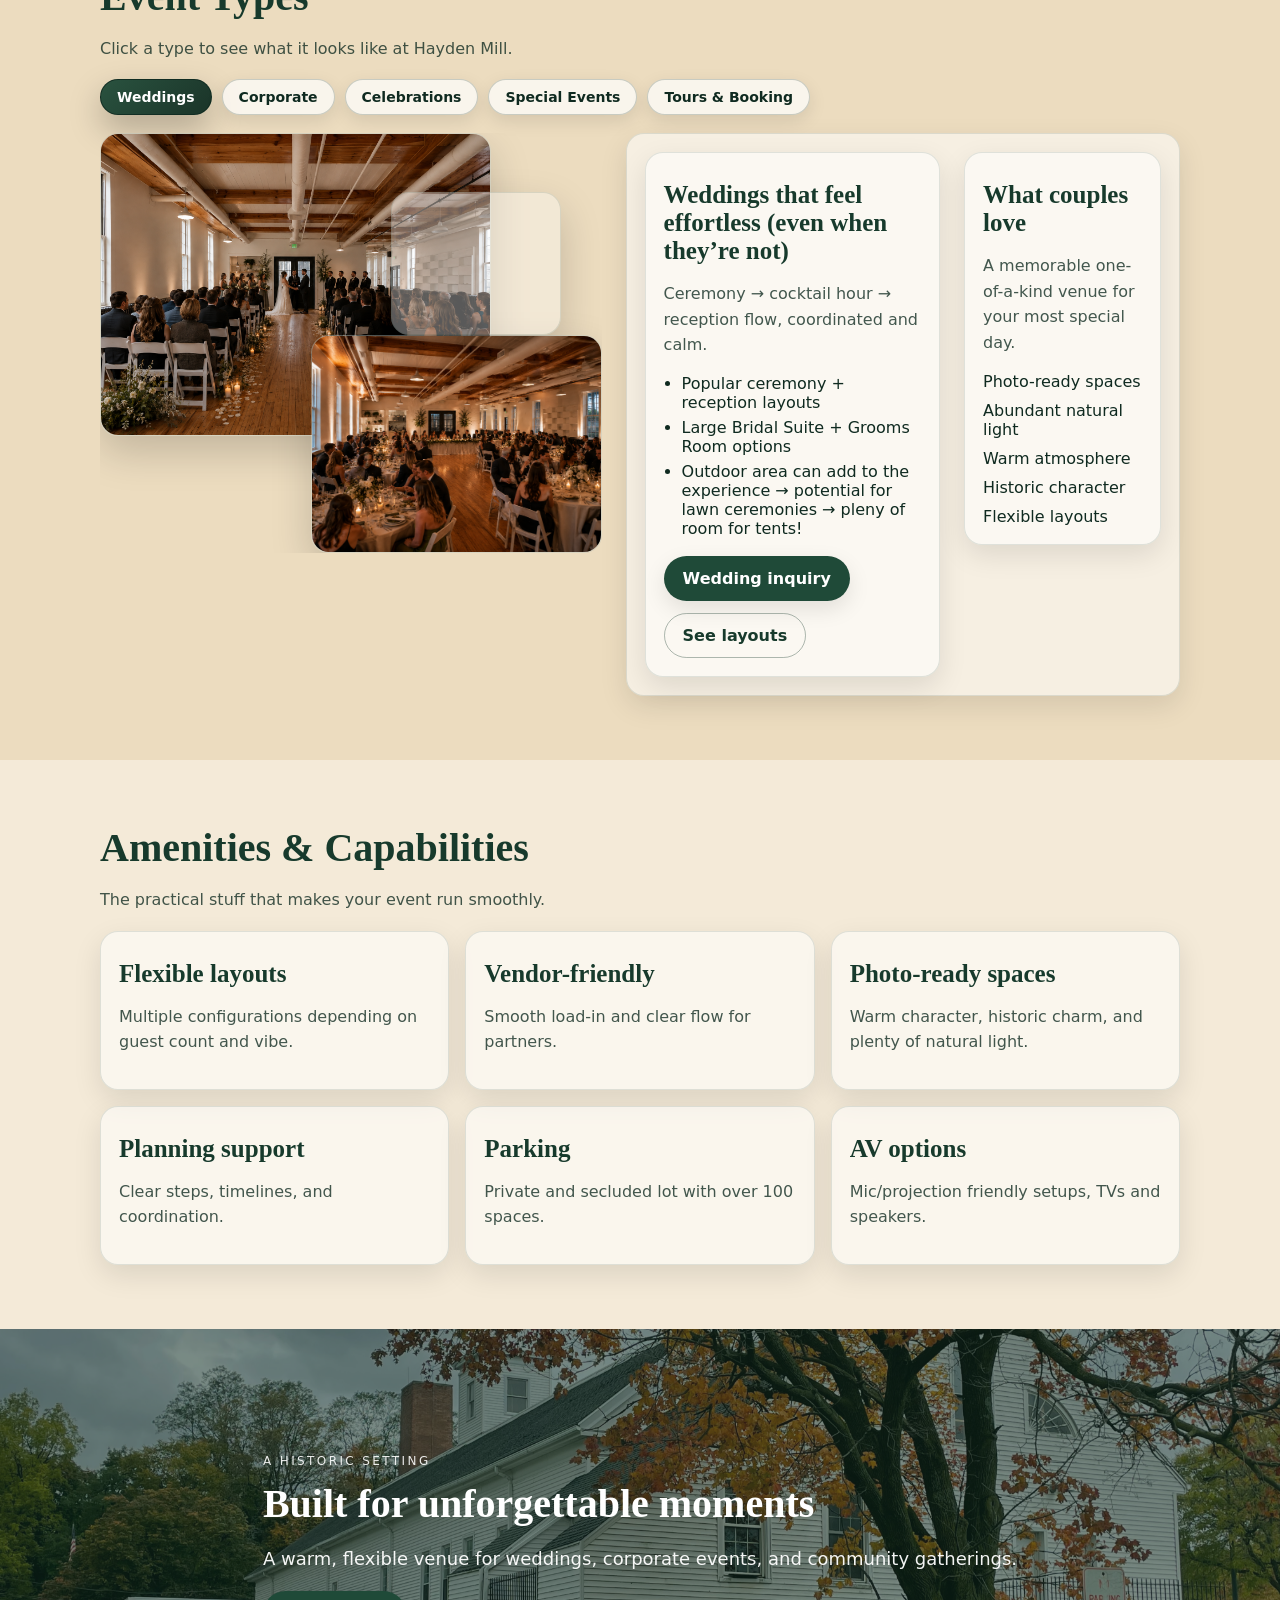
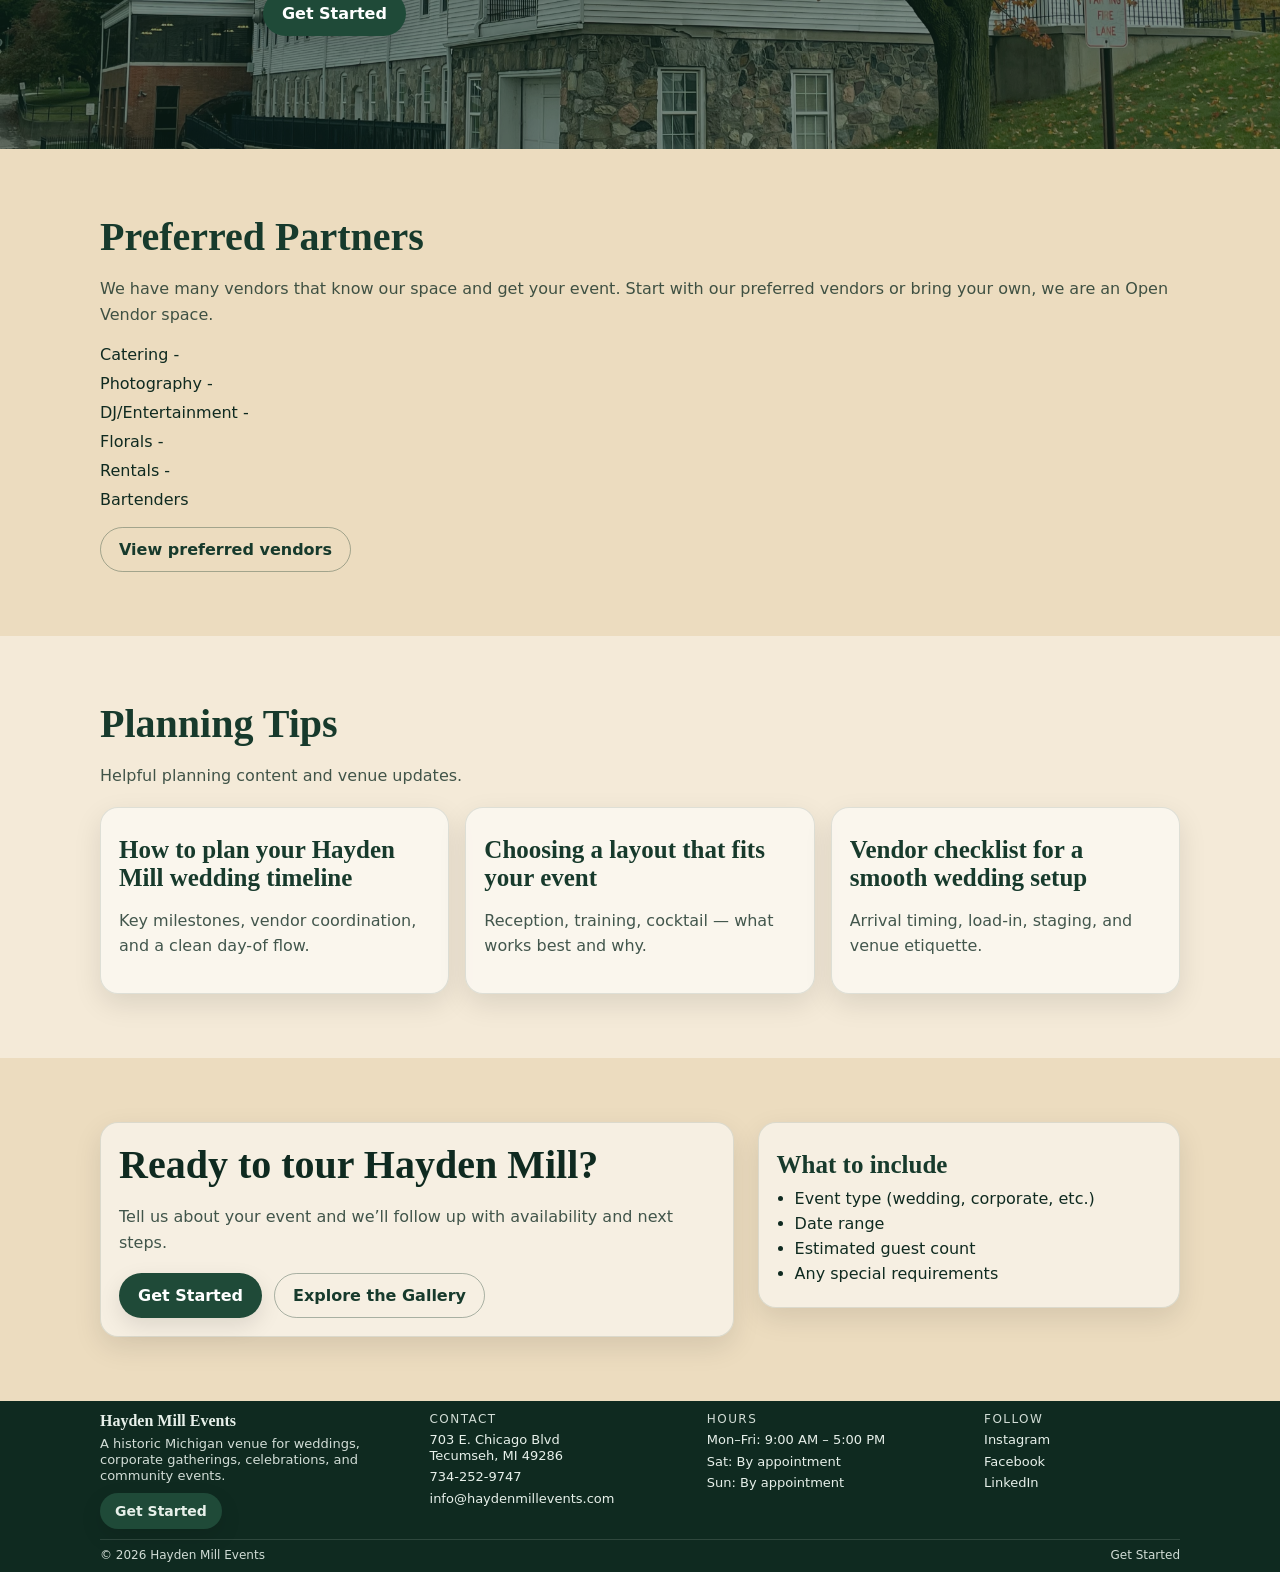
==== commit 88aac381: "Update index.html" ====
--- a/index.html
+++ b/index.html
@@ -496,7 +496,7 @@
           <p class="muted">Tell us about your event and we’ll follow up with availability and next steps.</p>
           <div class="actions">
             <a class="btn" href="get-started.html">Get Started</a>
-            <a class="btn btn--ghost" href="contact.html">Contact</a>
+            <a class="btn btn--ghost" href="gallery.html">Explore the Gallery</a>
           </div>
         </div>
 
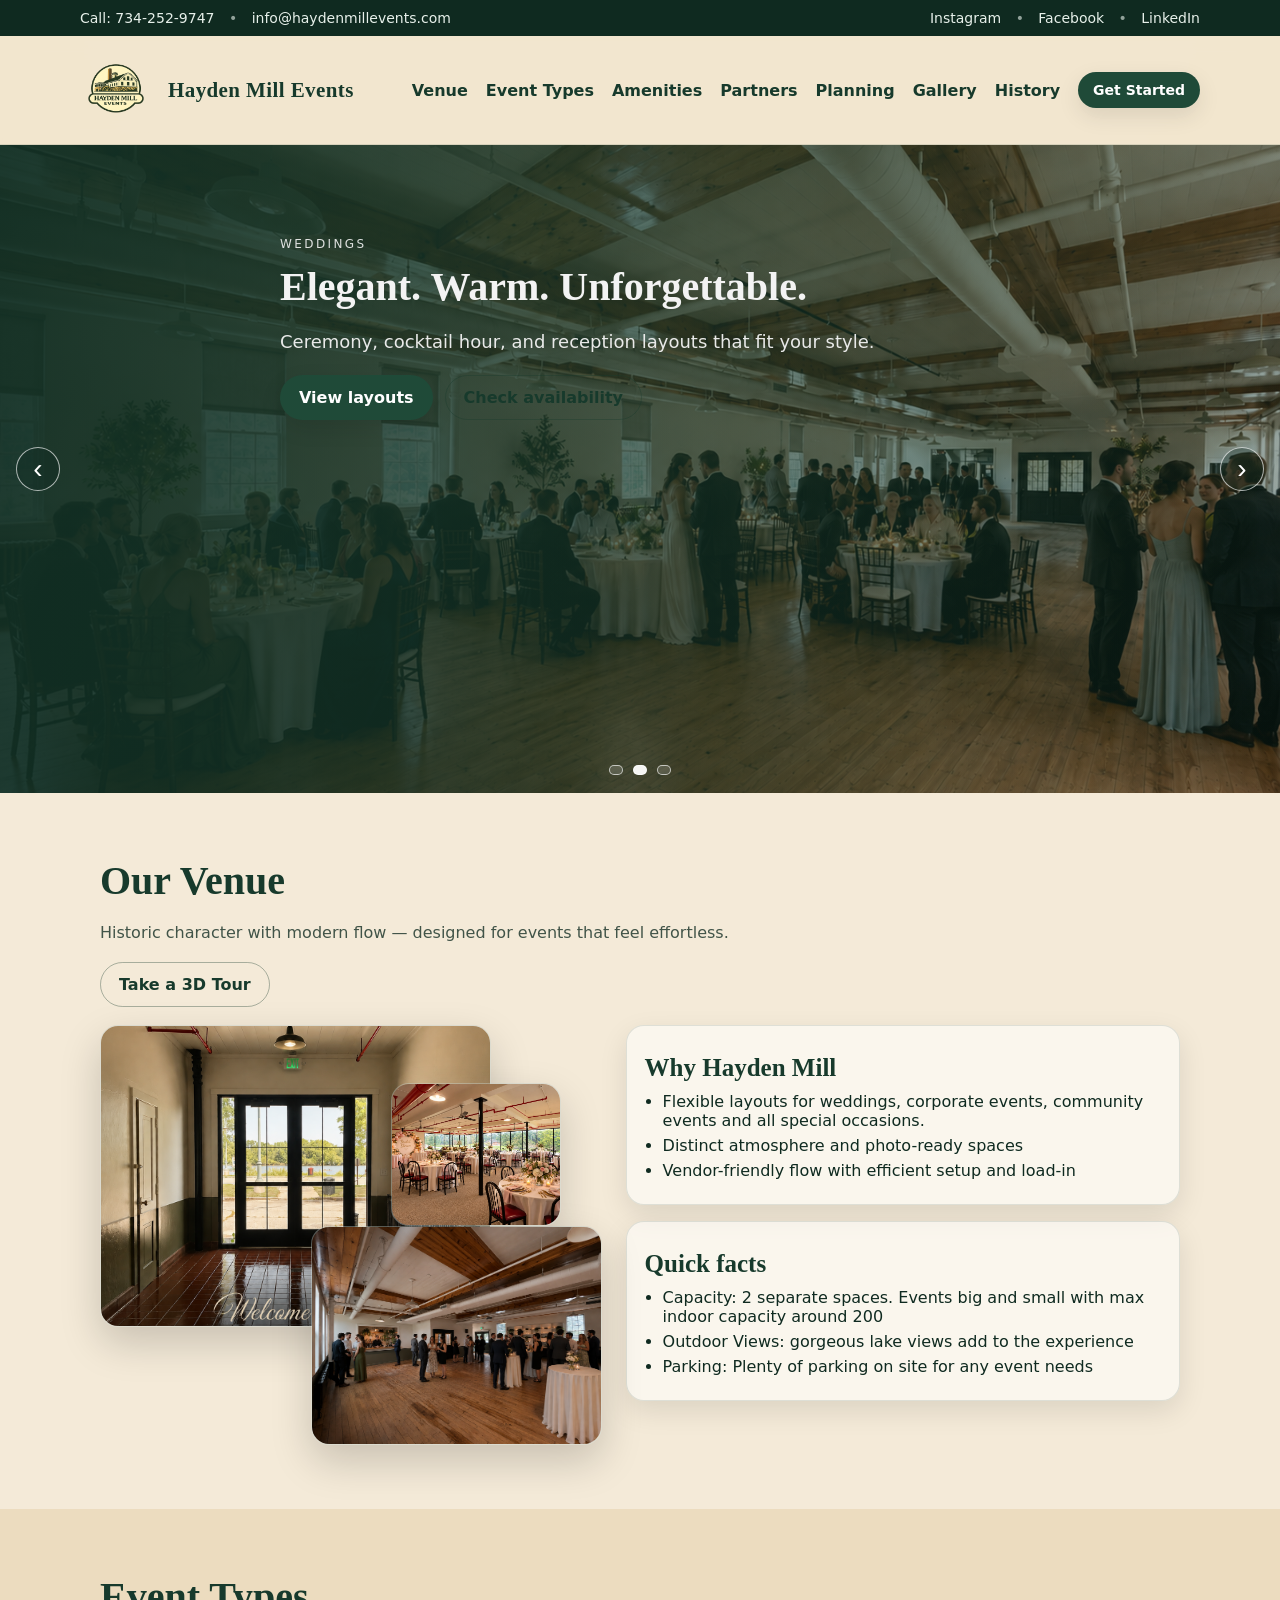
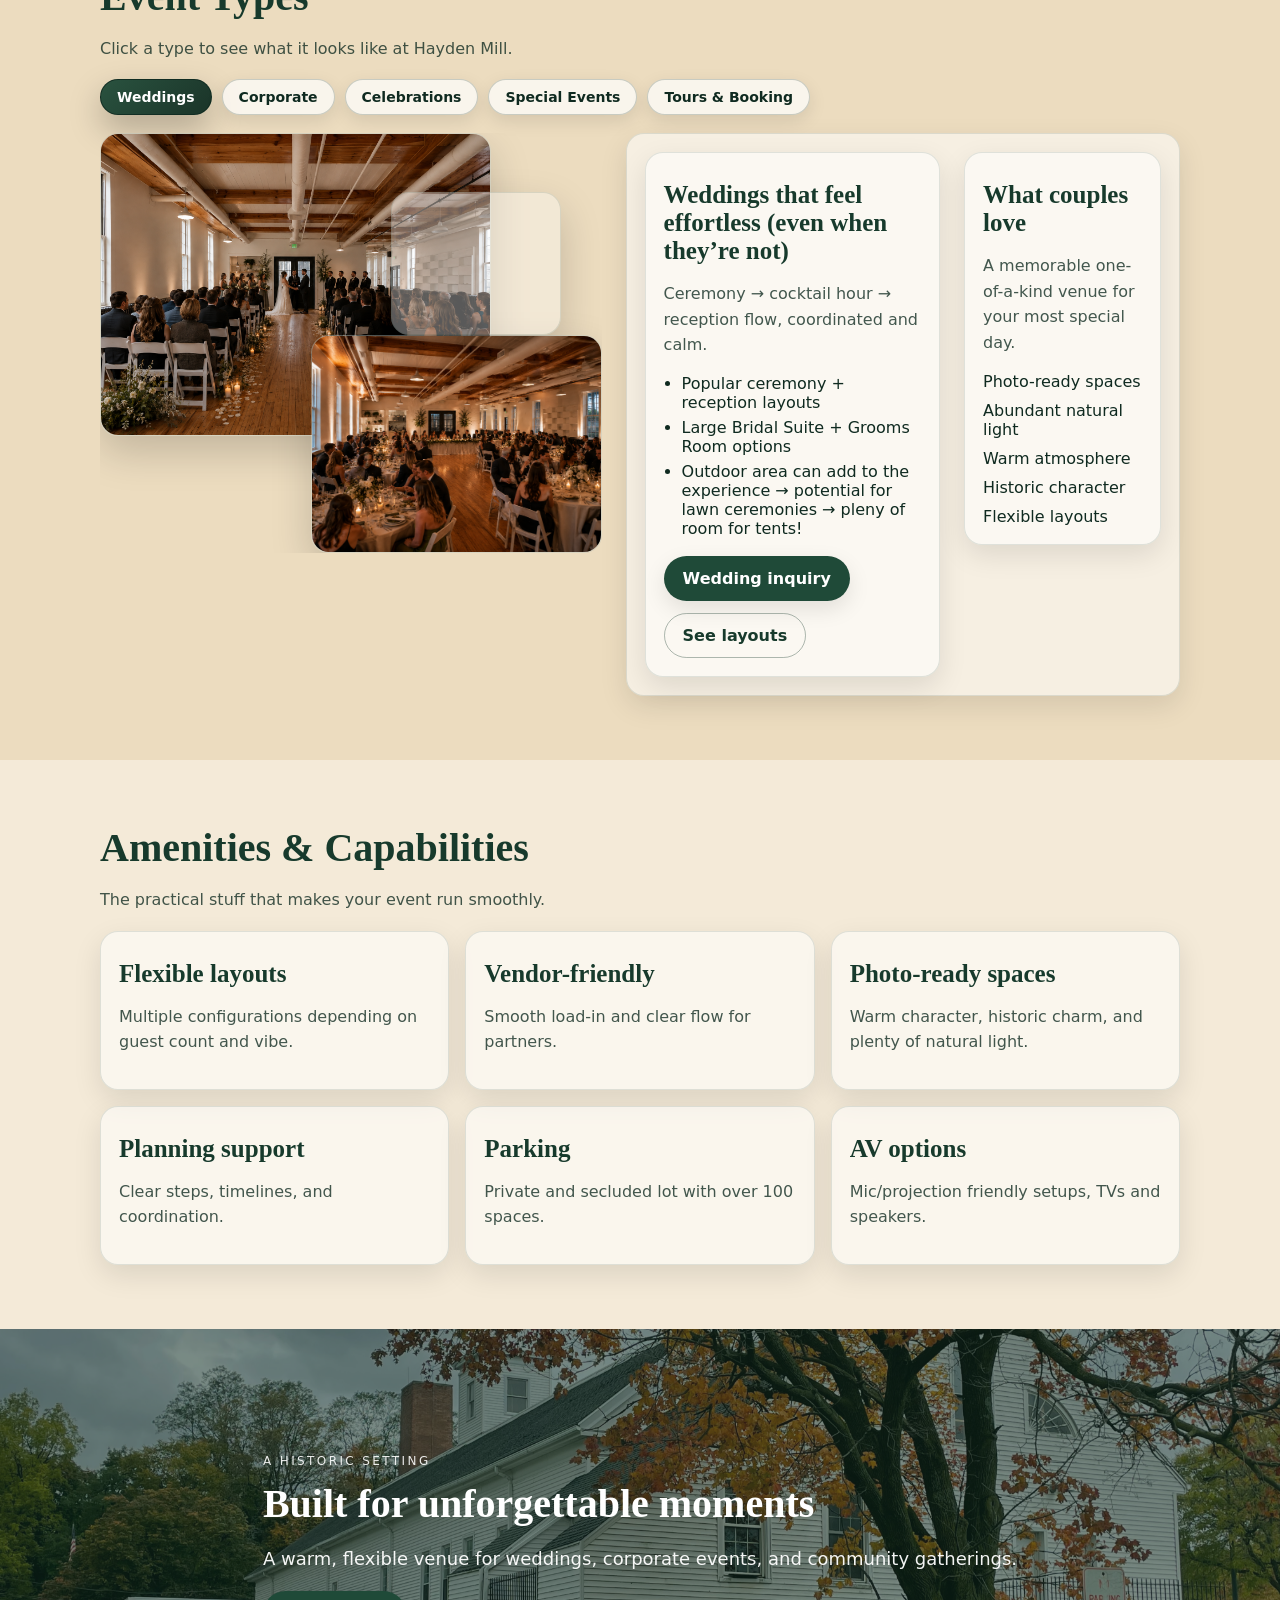
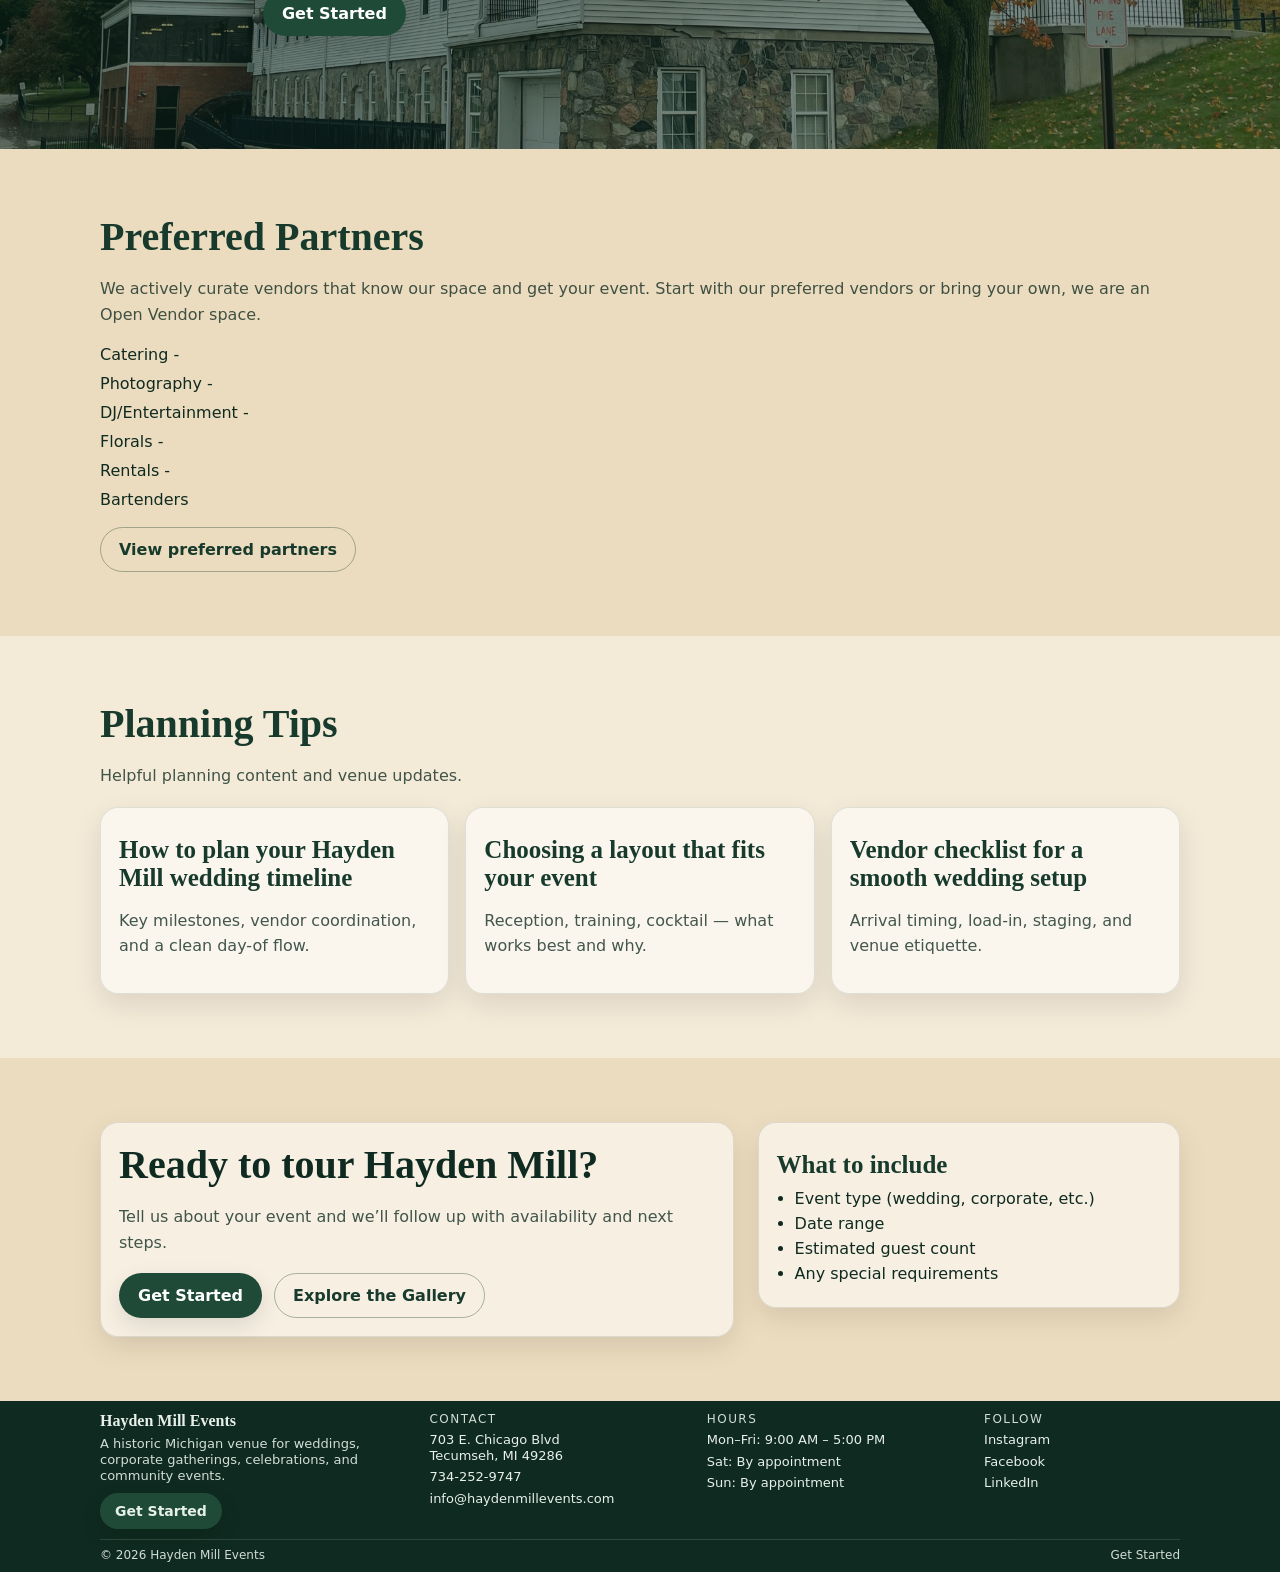
==== commit c25352f2: "Update index.html" ====
--- a/index.html
+++ b/index.html
@@ -446,7 +446,7 @@
     <div class="wrap">
       <div class="sectionHead">
         <h2>Preferred Partners</h2>
-        <p class="muted">We have many vendors that know our space and get your event. Start with our preferred vendors or bring your own, we are an Open Vendor space.</p>
+        <p class="muted">We actively curate vendors that know our space and get your event. Start with our preferred vendors or bring your own, we are an Open Vendor space.</p>
       </div>
 
       <div class="logoRow">
@@ -459,7 +459,7 @@
       </div>
 
       <div style="margin-top:18px">
-        <a class="btn btn--ghost" href="preferred-vendors.html">View preferred vendors</a>
+        <a class="btn btn--ghost" href="preferred-vendors-initial.html">View preferred partners</a>
       </div>
     </div>
   </section>
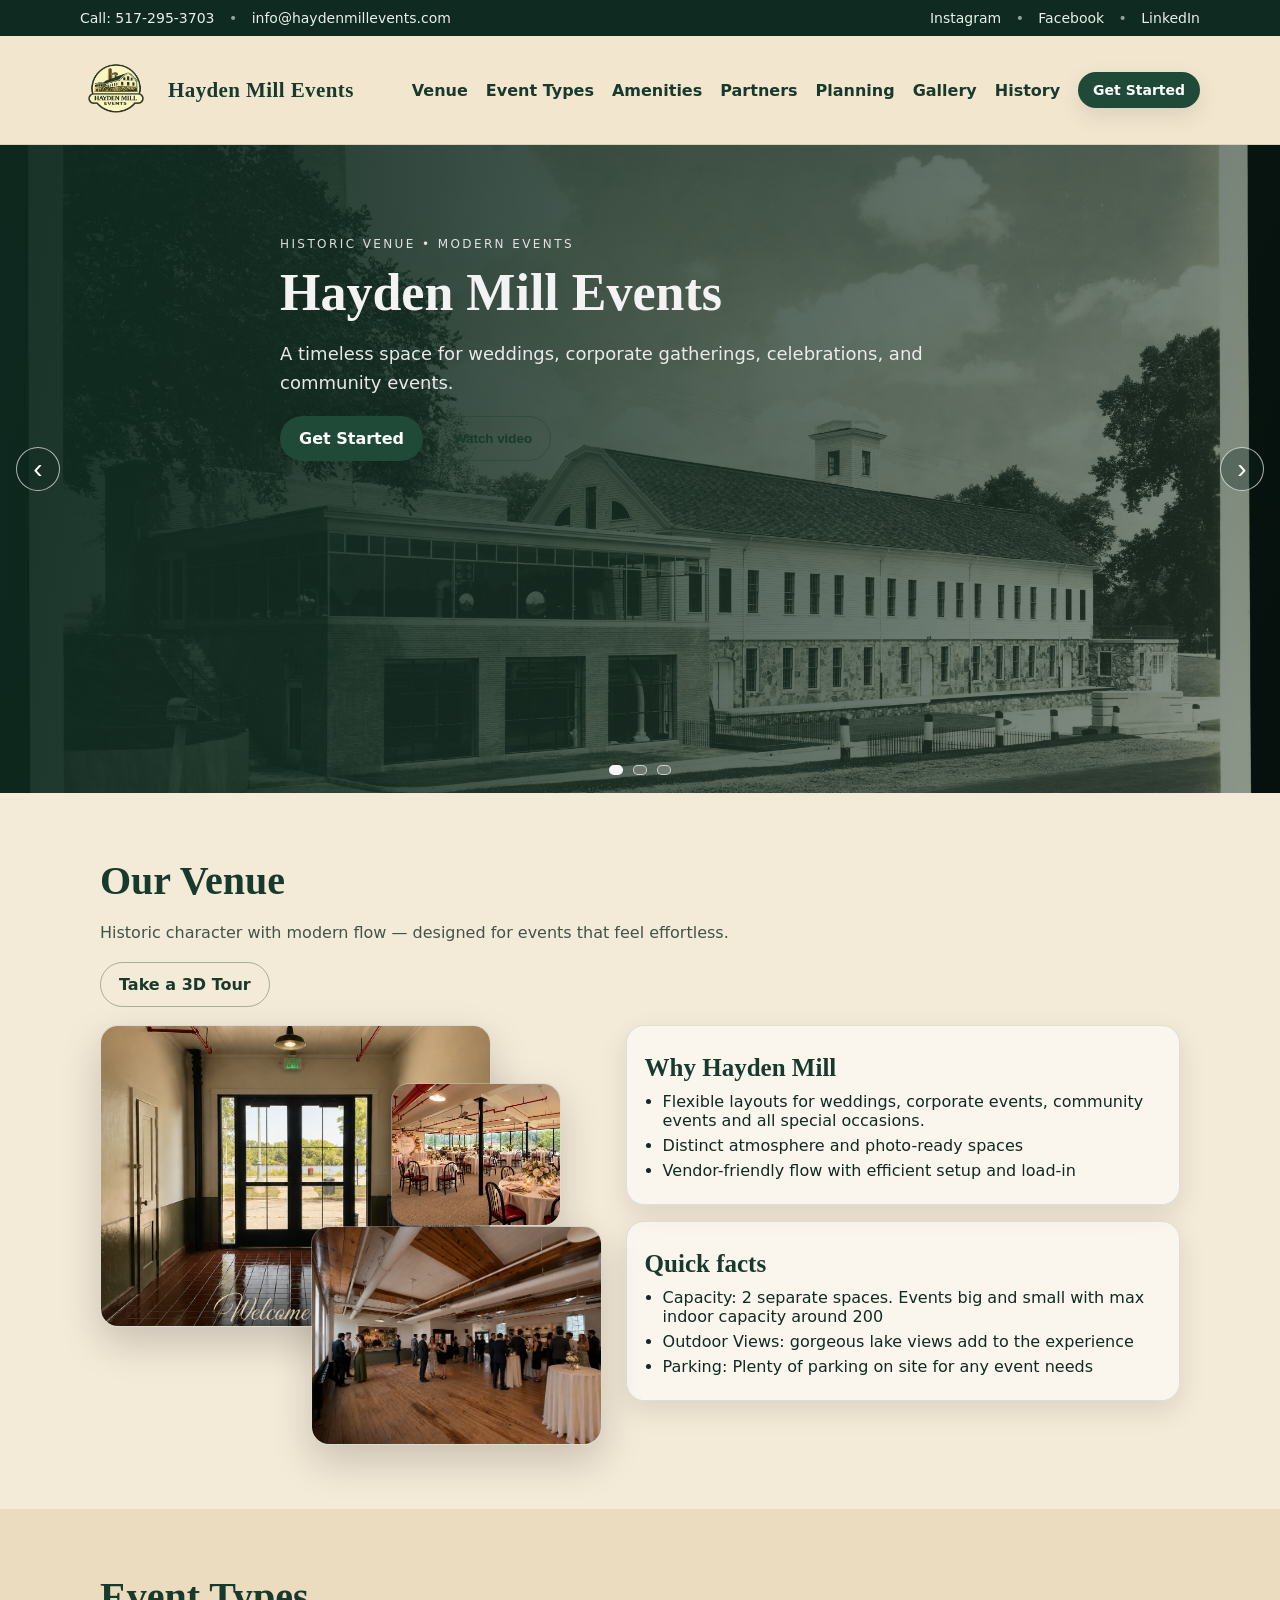
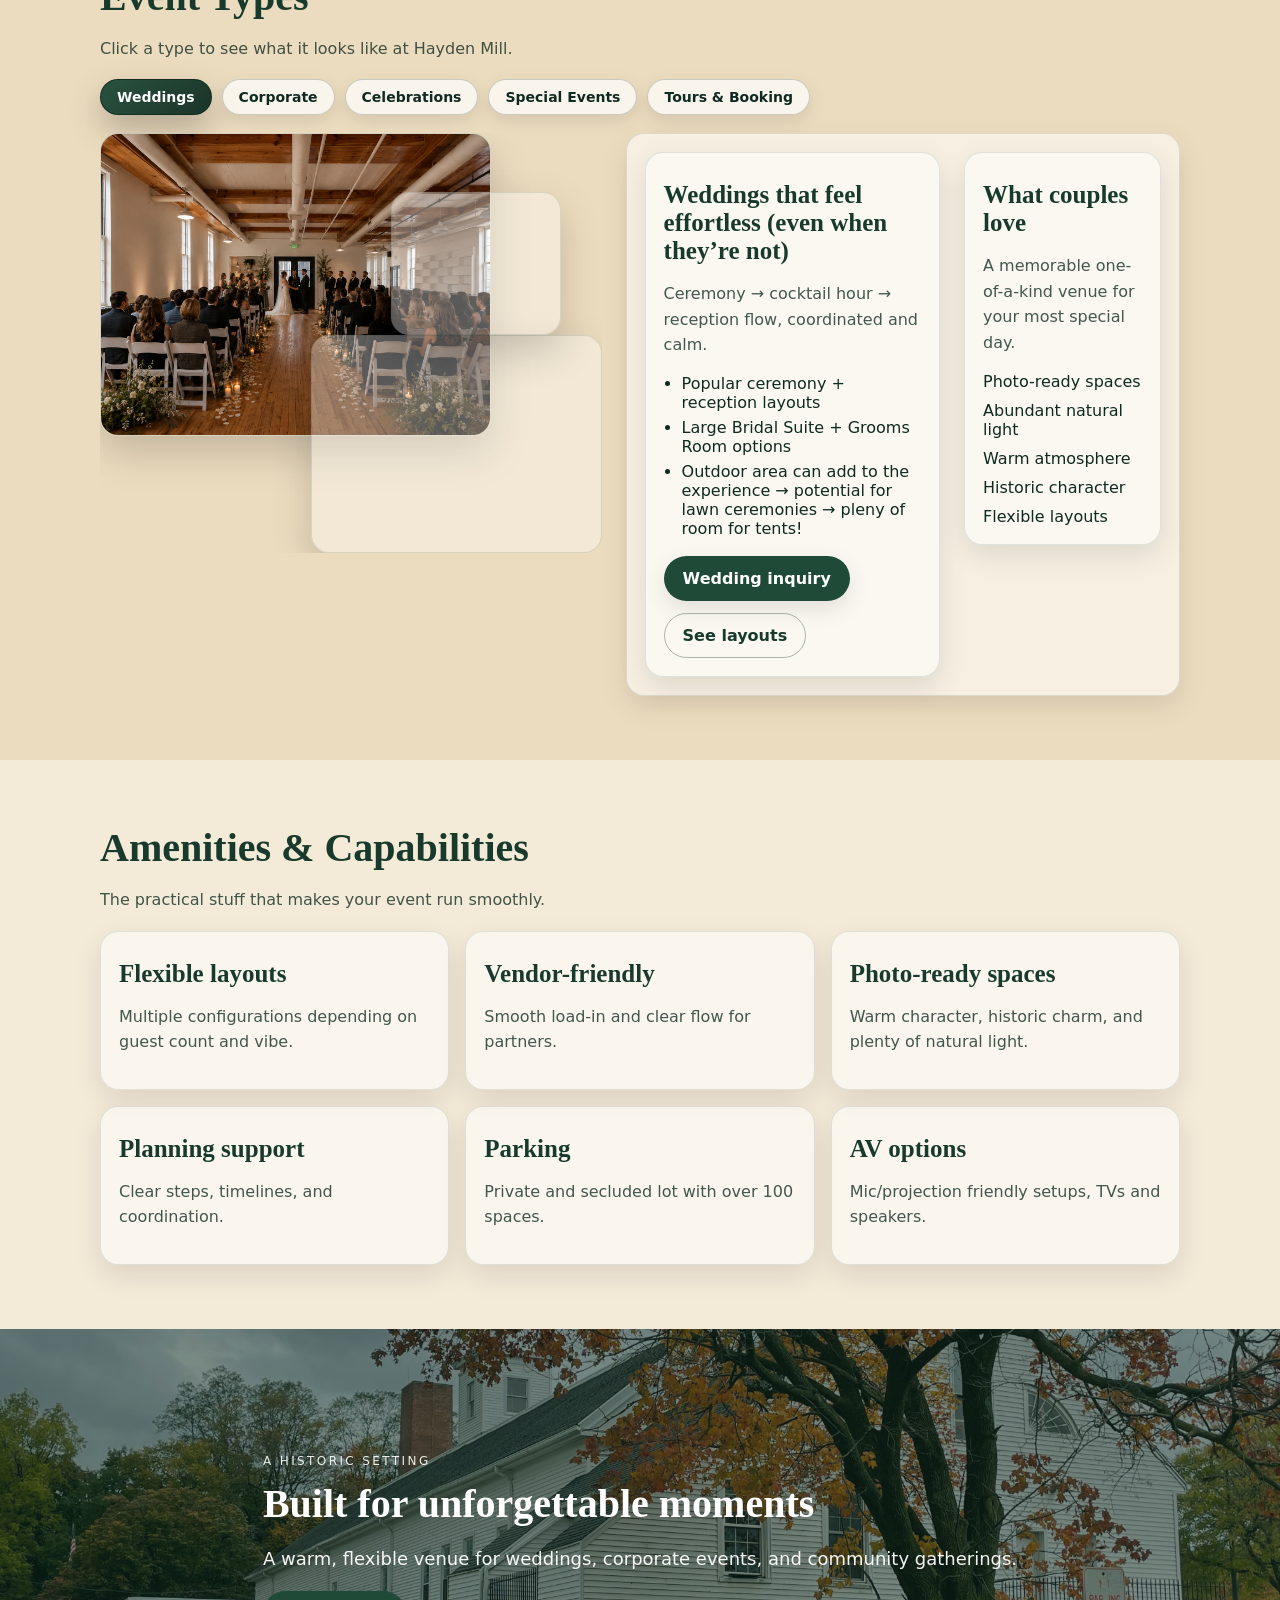
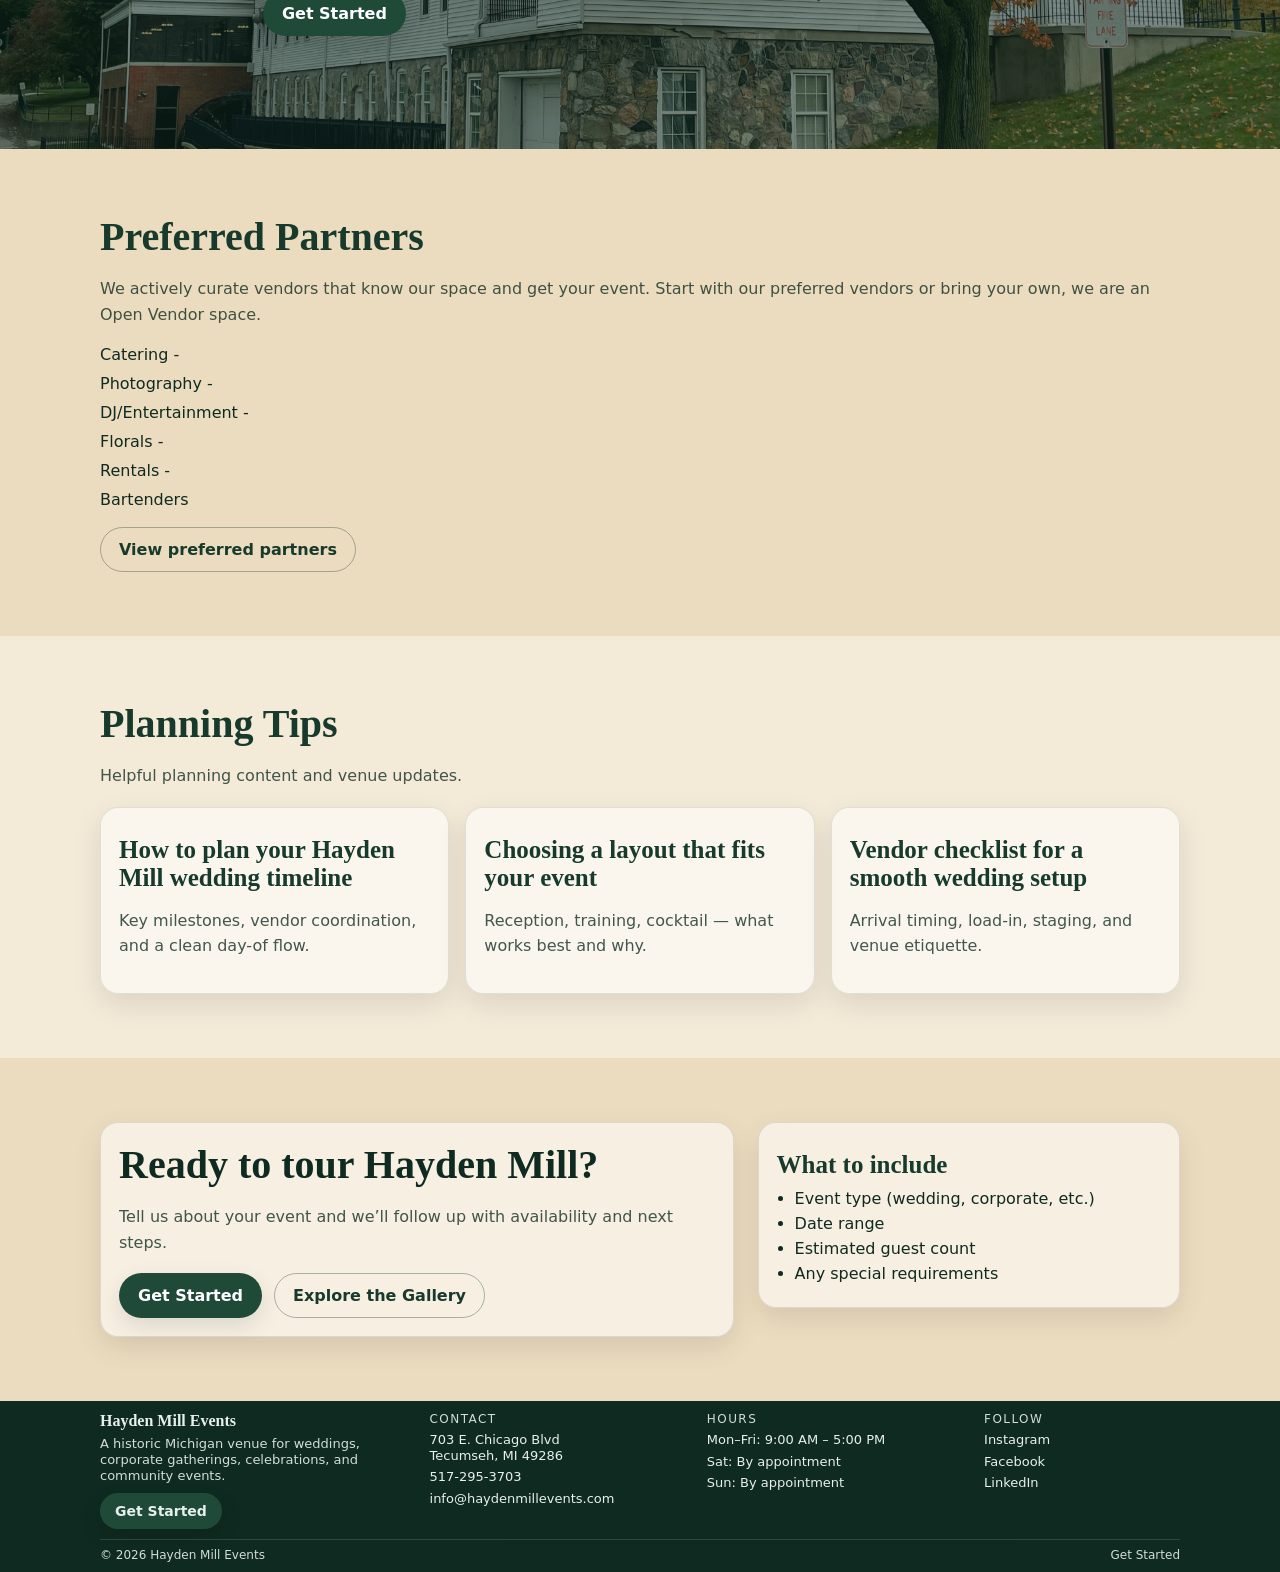
==== commit 1225ecae: "Update index.html" ====
--- a/index.html
+++ b/index.html
@@ -22,7 +22,7 @@
   <div class="topbar">
     <div class="wrap topbar__inner">
       <div class="topbar__left">
-        <a href="tel:+17342529747">Call: 734-252-9747</a>
+        <a href="tel:+15172953703">Call: 517-295-3703</a>
         <span class="dot">•</span>
         <a href="mailto:info@haydenmillevents.com">info@haydenmillevents.com</a>
       </div>
@@ -542,7 +542,7 @@
                 703 E. Chicago Blvd<br />Tecumseh, MI 49286
               </a>
             </li>
-            <li><a href="tel:+17342529747">734-252-9747</a></li>
+            <li><a href="tel:+17342529747">517-295-3703</a></li>
             <li><a href="mailto:info@haydenmillevents.com">info@haydenmillevents.com</a></li>
           </ul>
         </div>
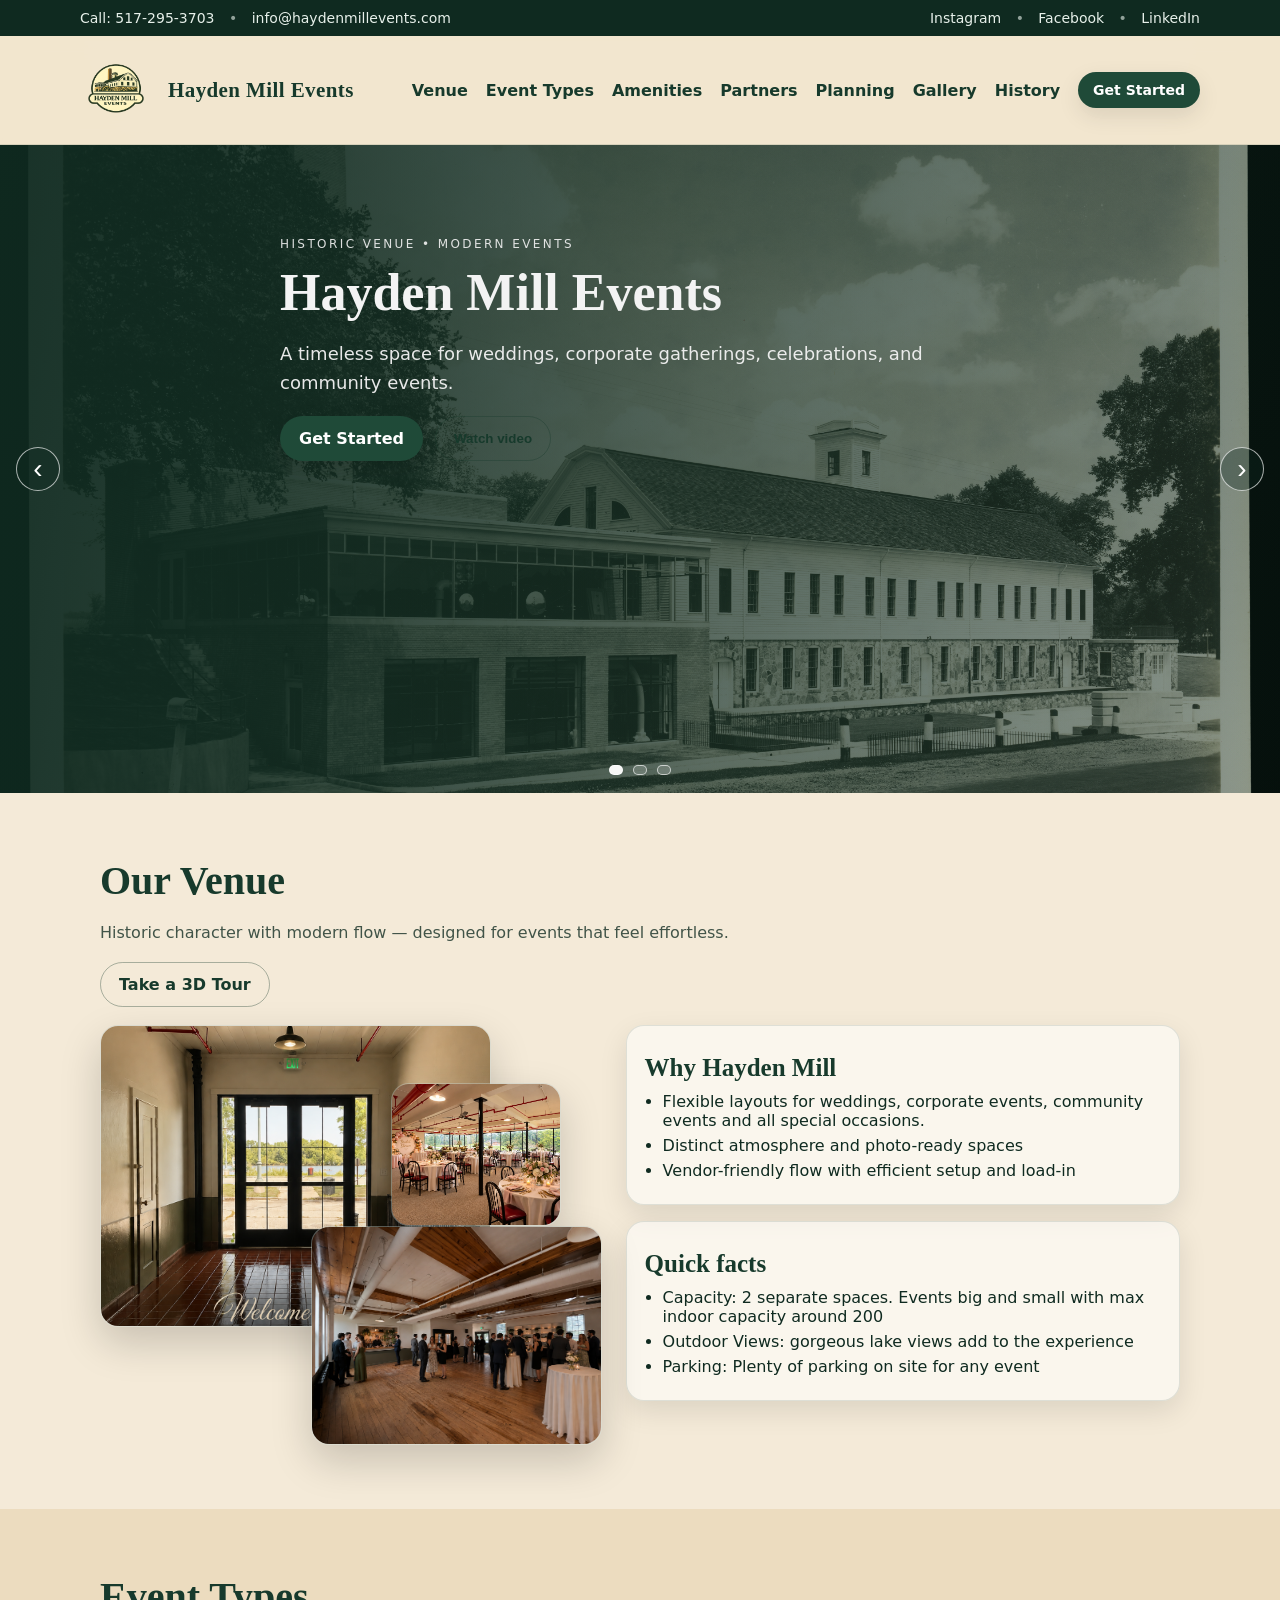
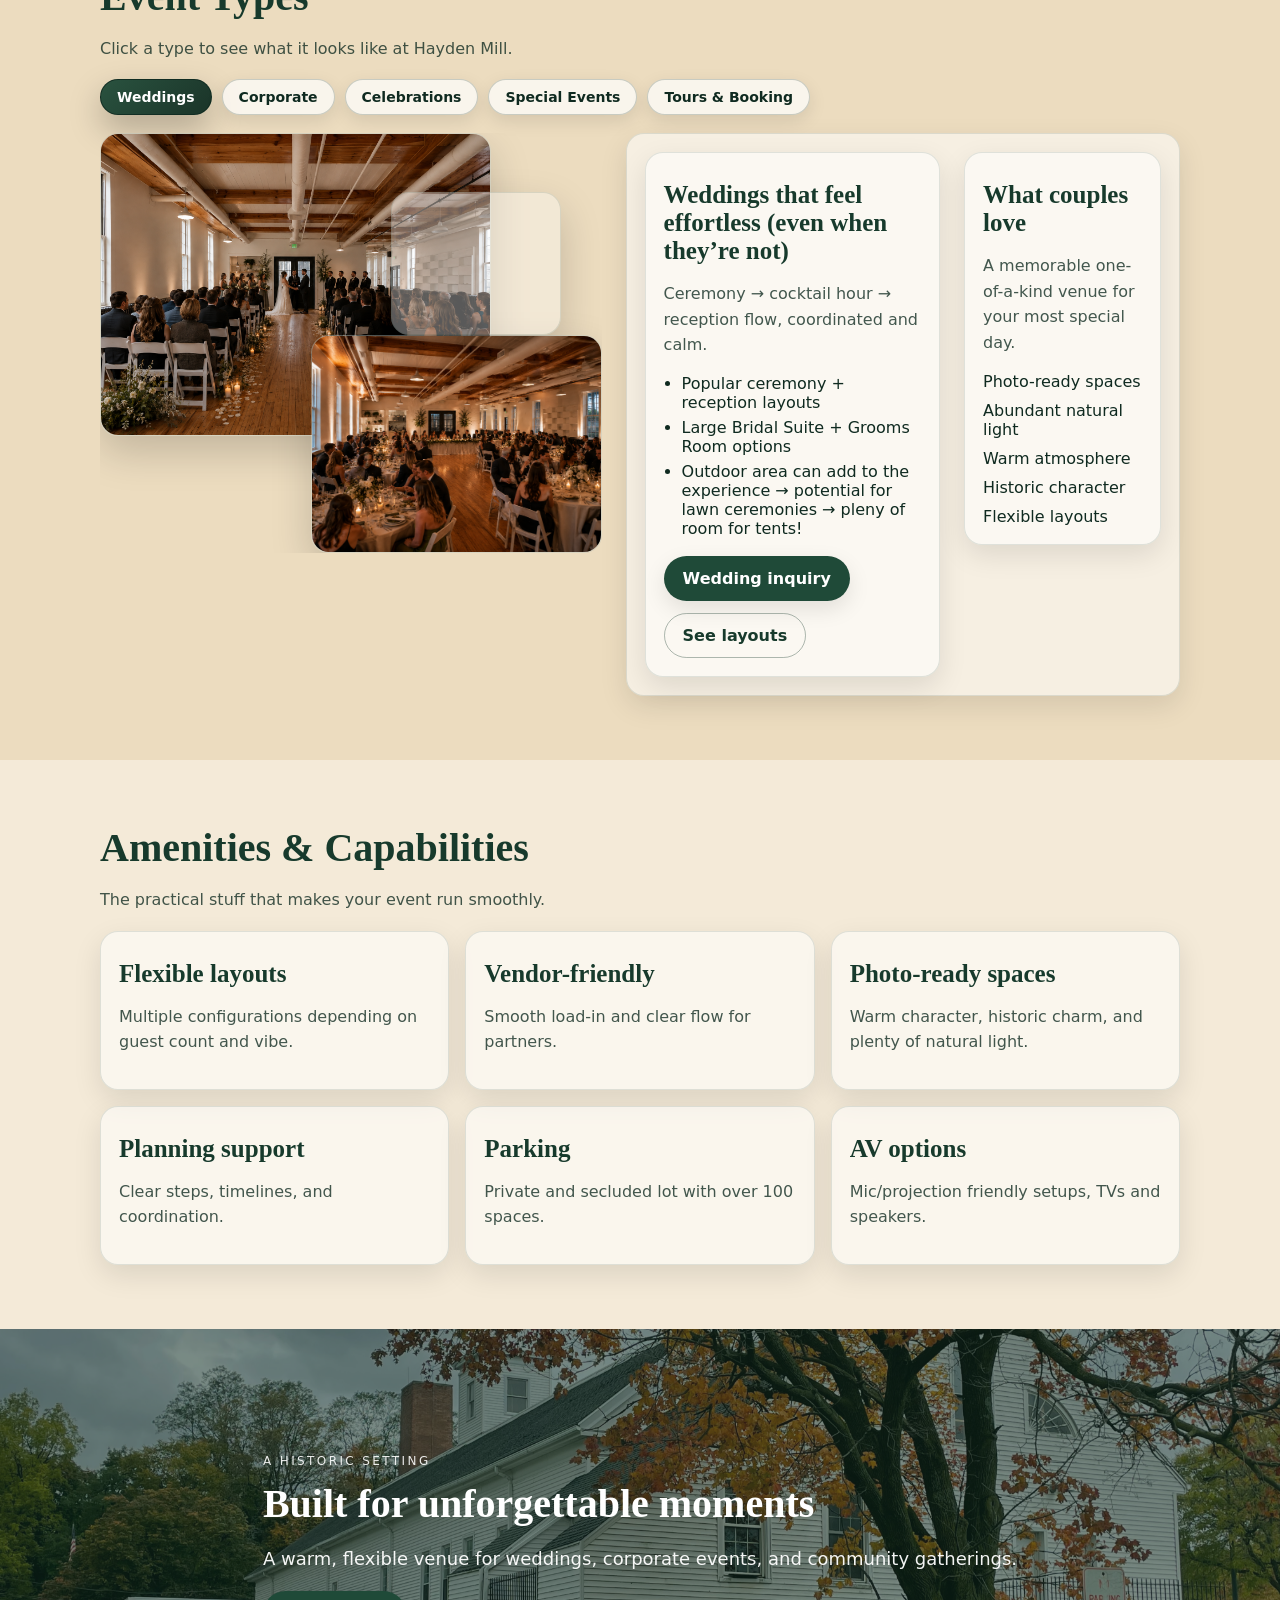
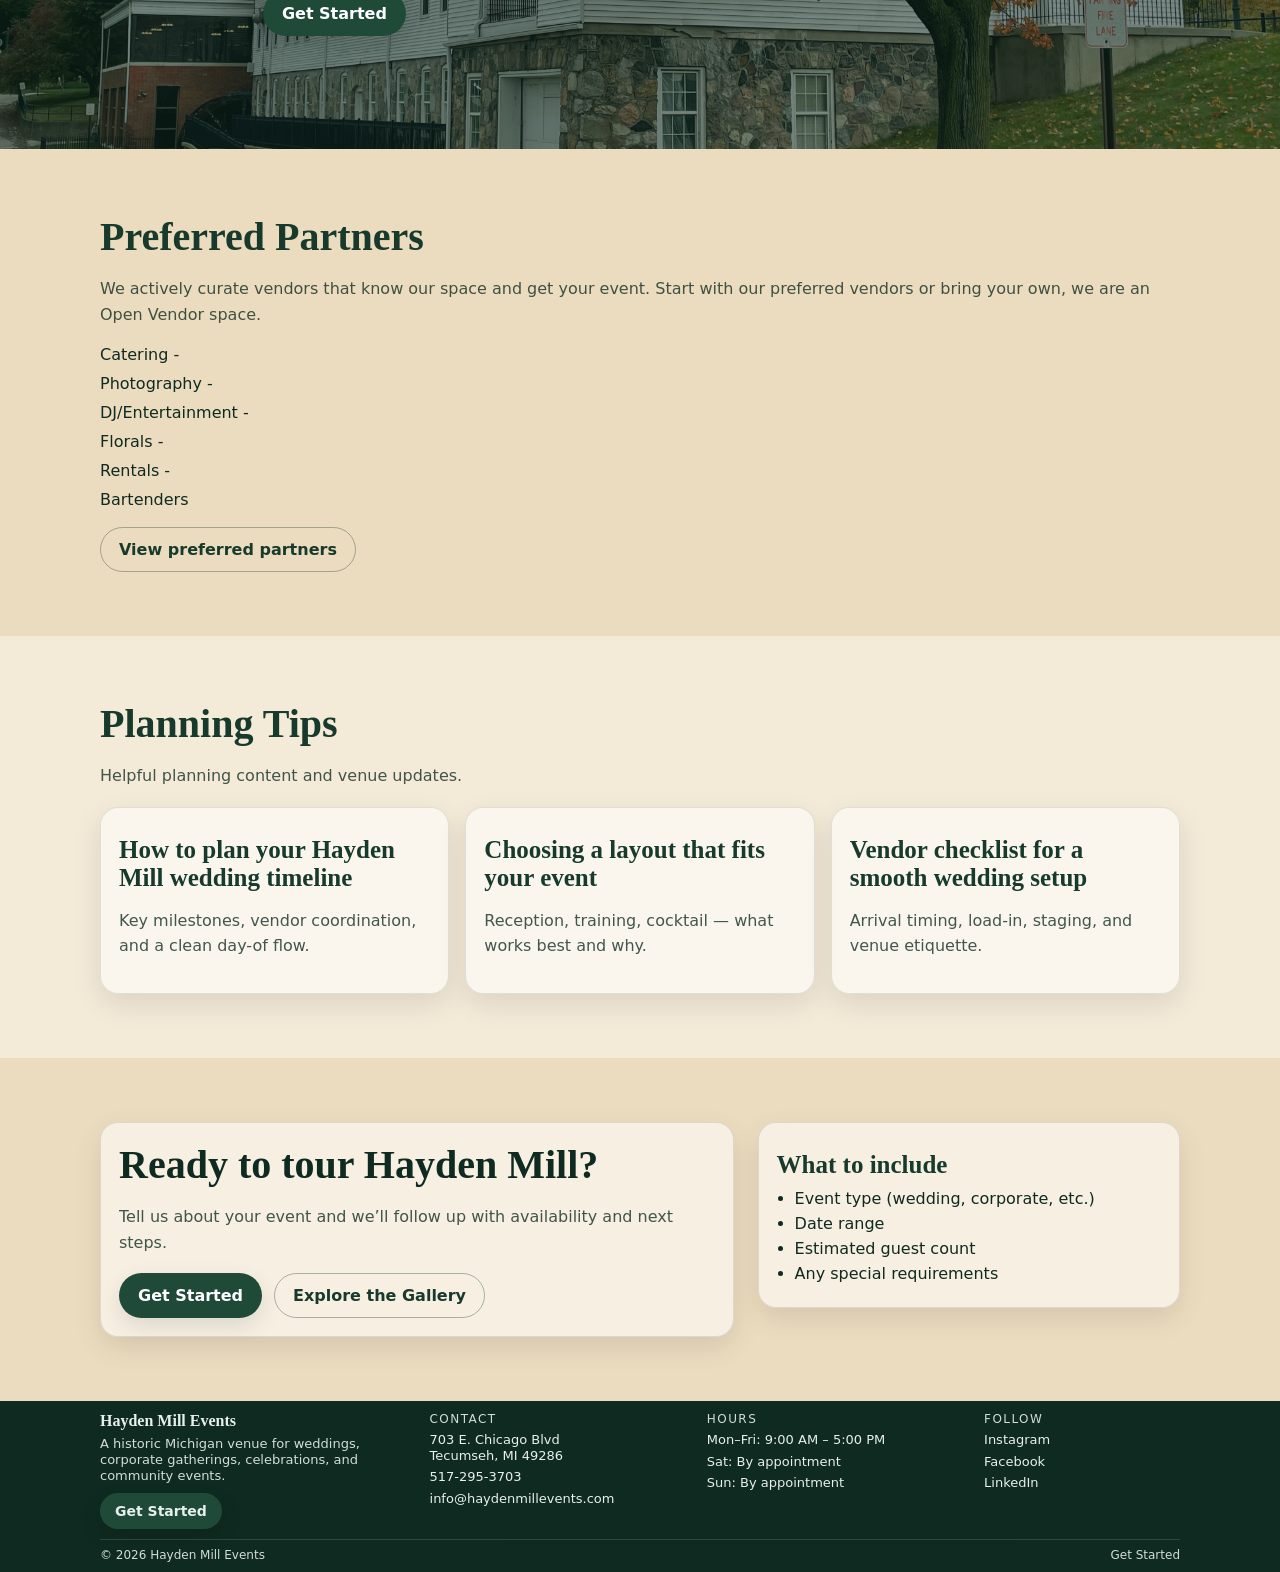
==== commit e817dcb4: "Update index.html" ====
--- a/index.html
+++ b/index.html
@@ -183,7 +183,7 @@
             <ul class="list">
               <li>Capacity: 2 separate spaces. Events big and small with max indoor capacity around 200</li>
               <li>Outdoor Views: gorgeous lake views add to the experience</li>
-              <li>Parking: Plenty of parking on site for any event needs</li>
+              <li>Parking: Plenty of parking on site for any event</li>
             </ul>
           </div>
         </div>
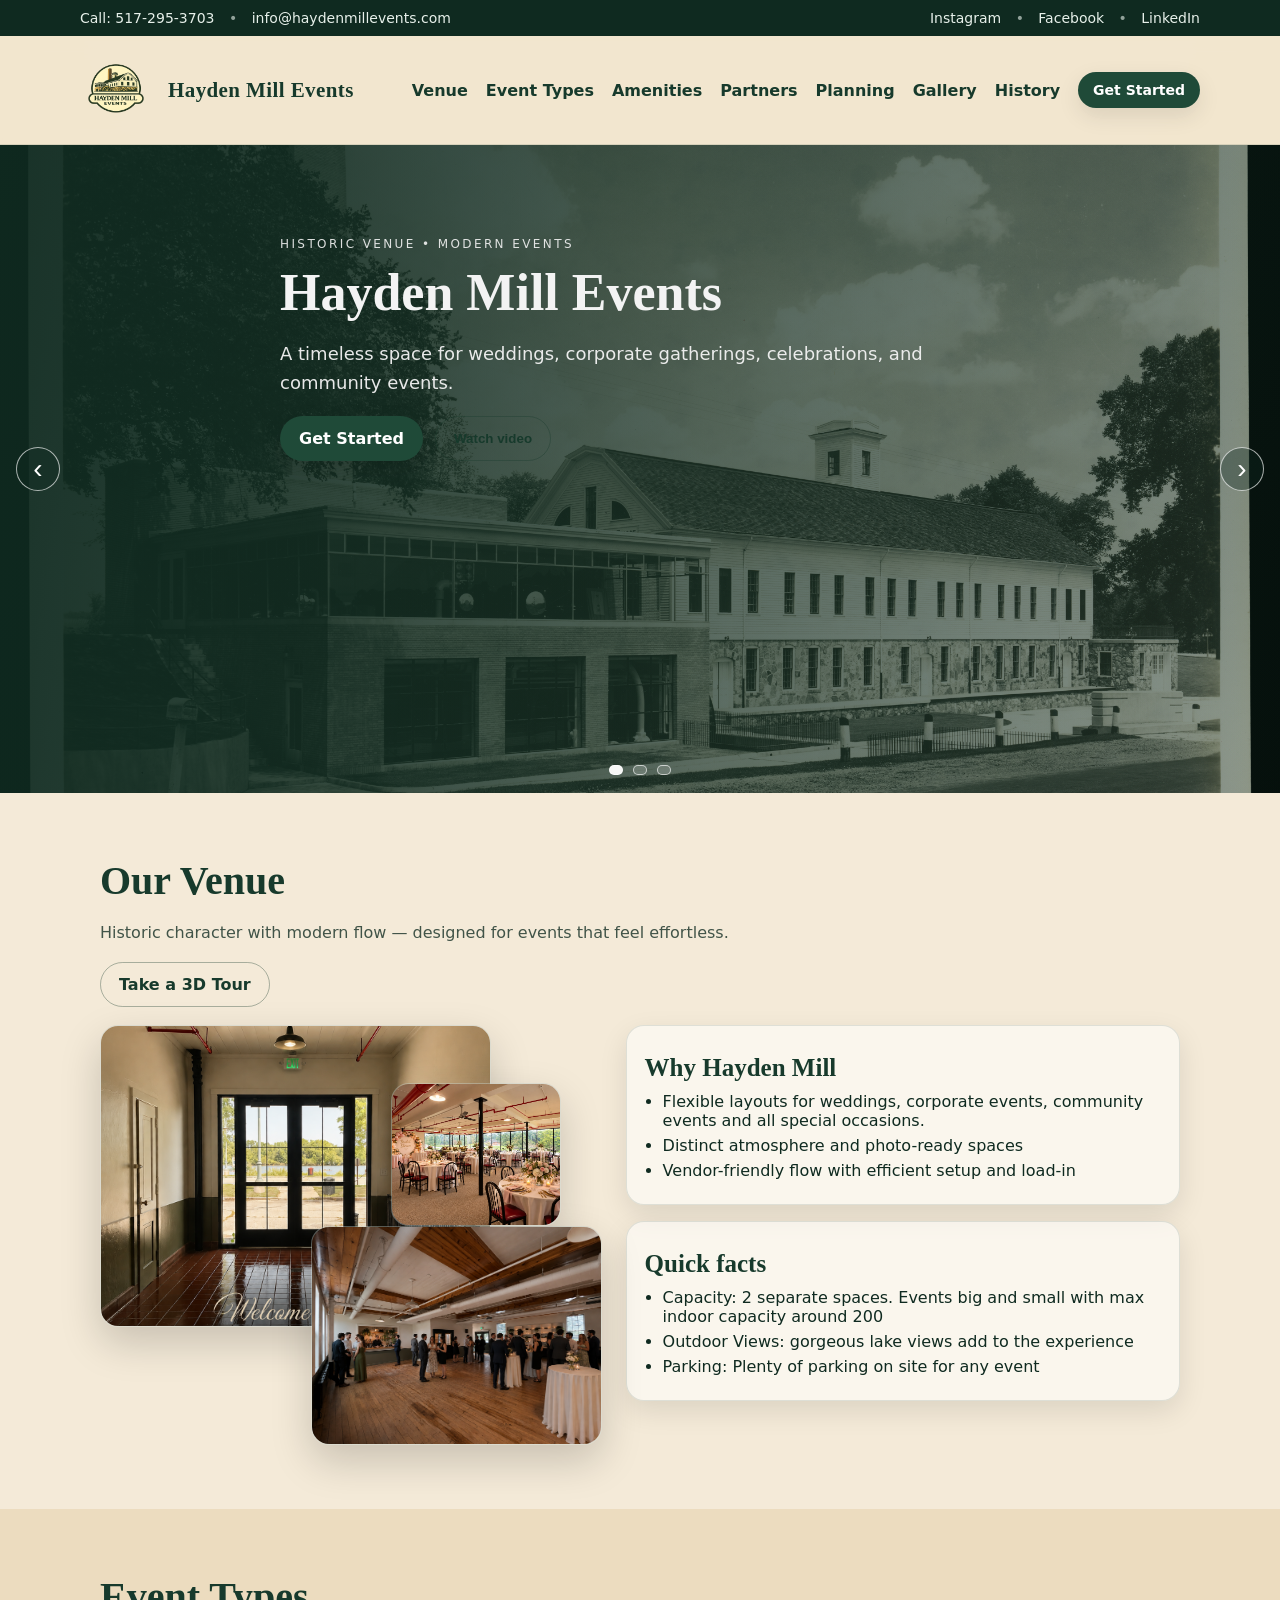
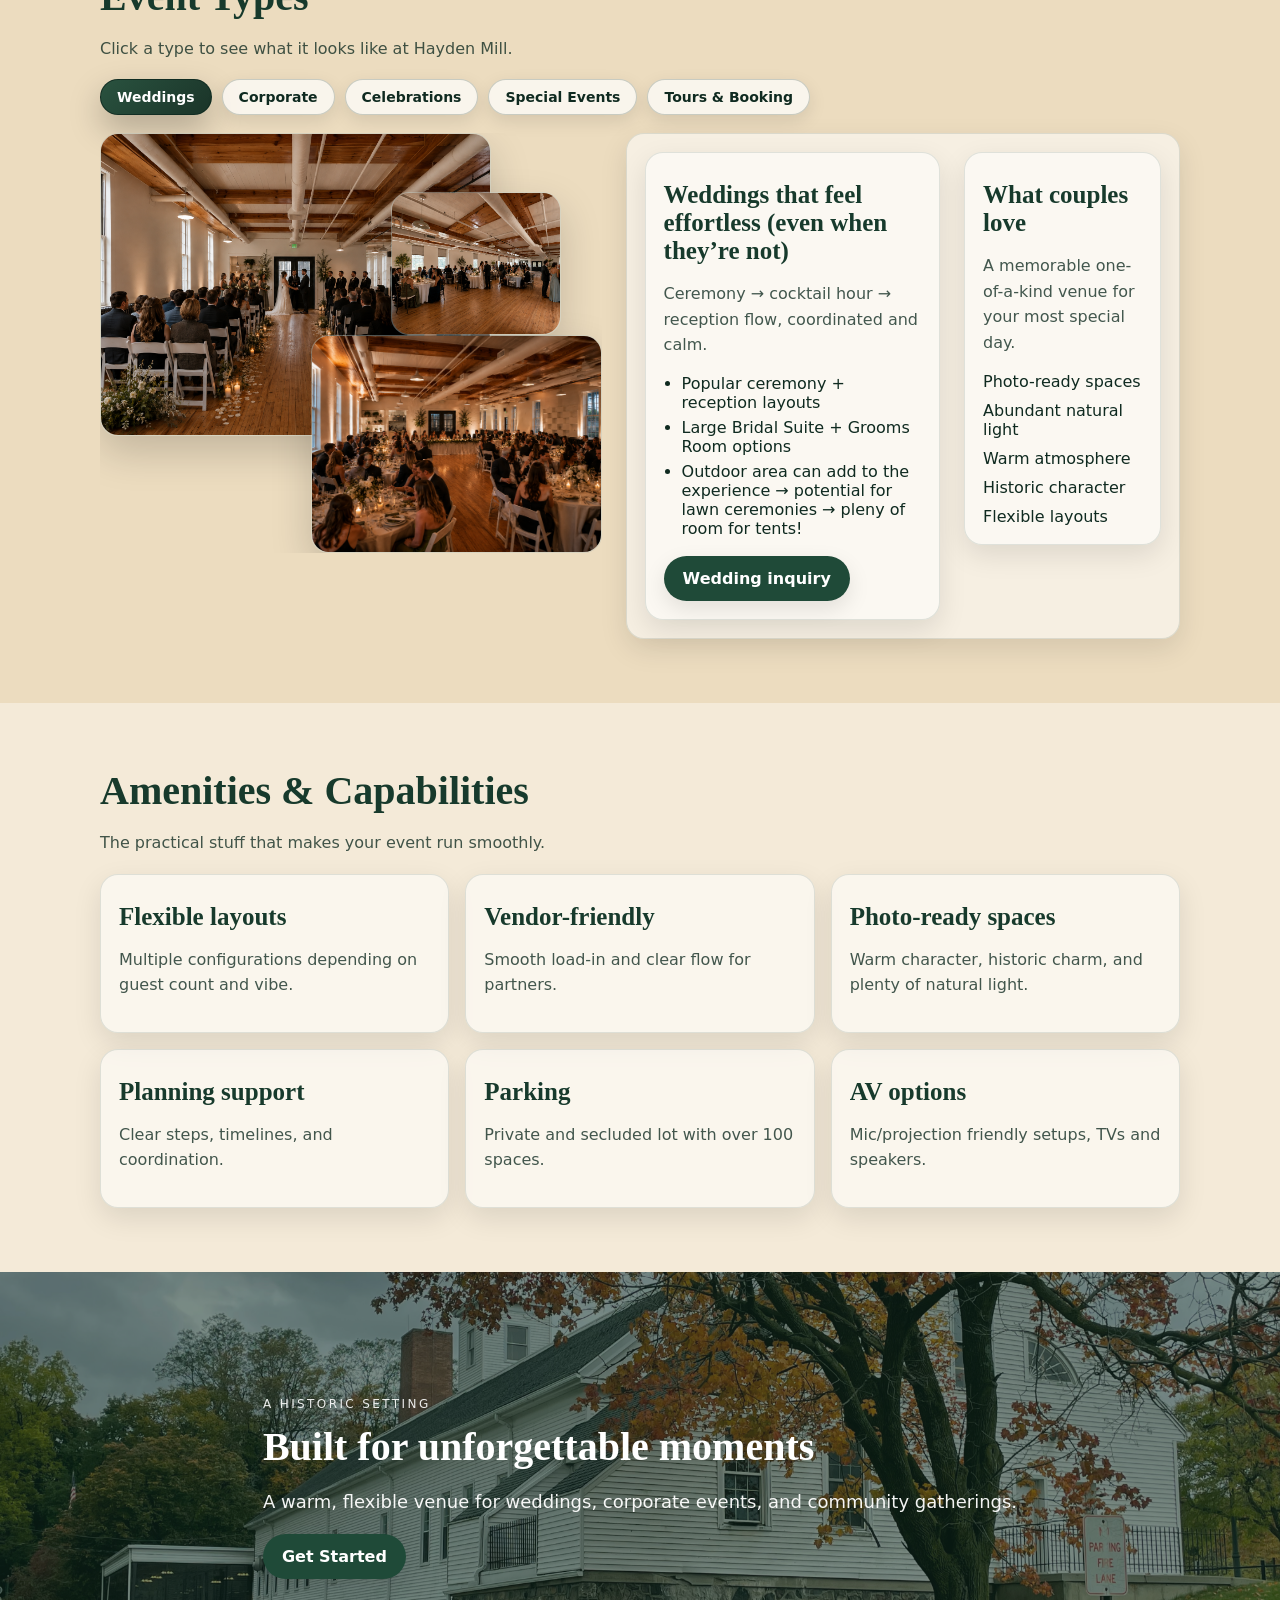
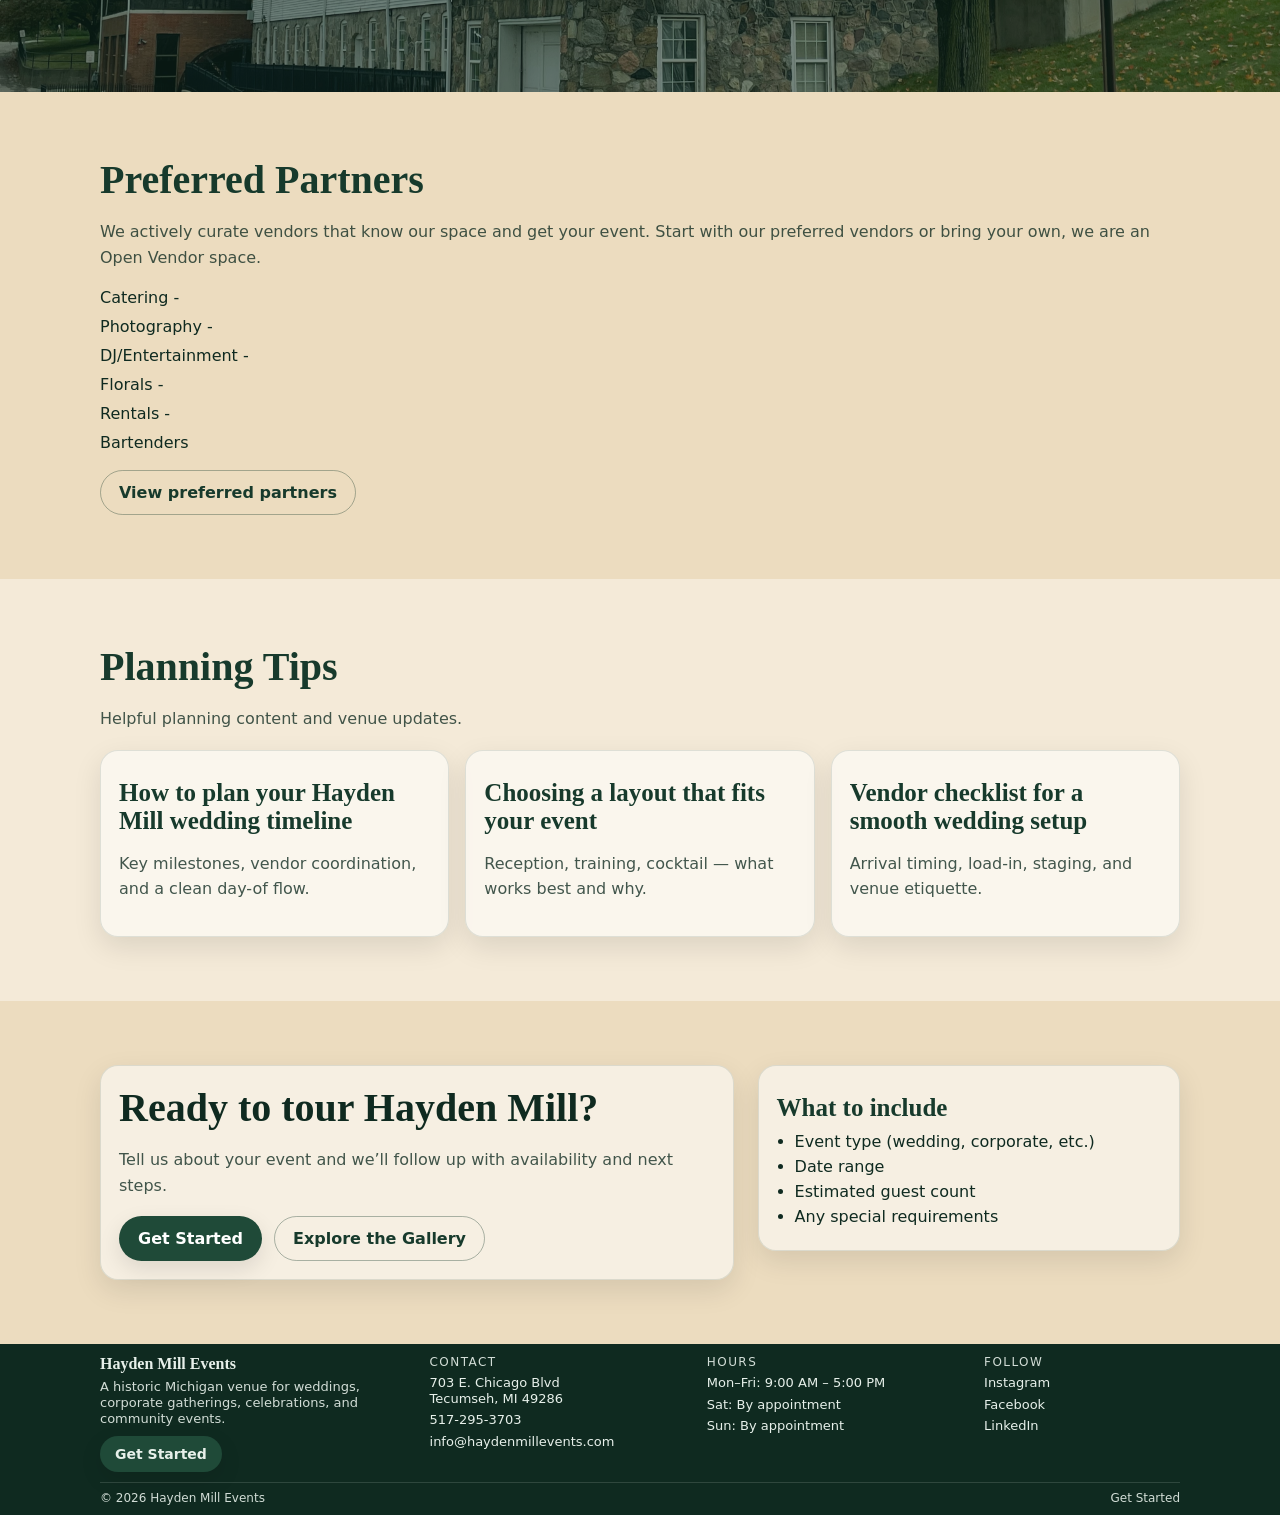
==== commit 6bd9ad7b: "Update index.html" ====
--- a/index.html
+++ b/index.html
@@ -269,7 +269,7 @@
                 </ul>
                 <div class="actions">
                   <a class="btn" href="get-started.html">Wedding inquiry</a>
-                  <a class="btn btn--ghost" href="#setups">See layouts</a>
+                  <!-- add this button later if we want <a class="btn btn--ghost" href="#setups">See layouts</a> -->
                 </div>
               </div>
 
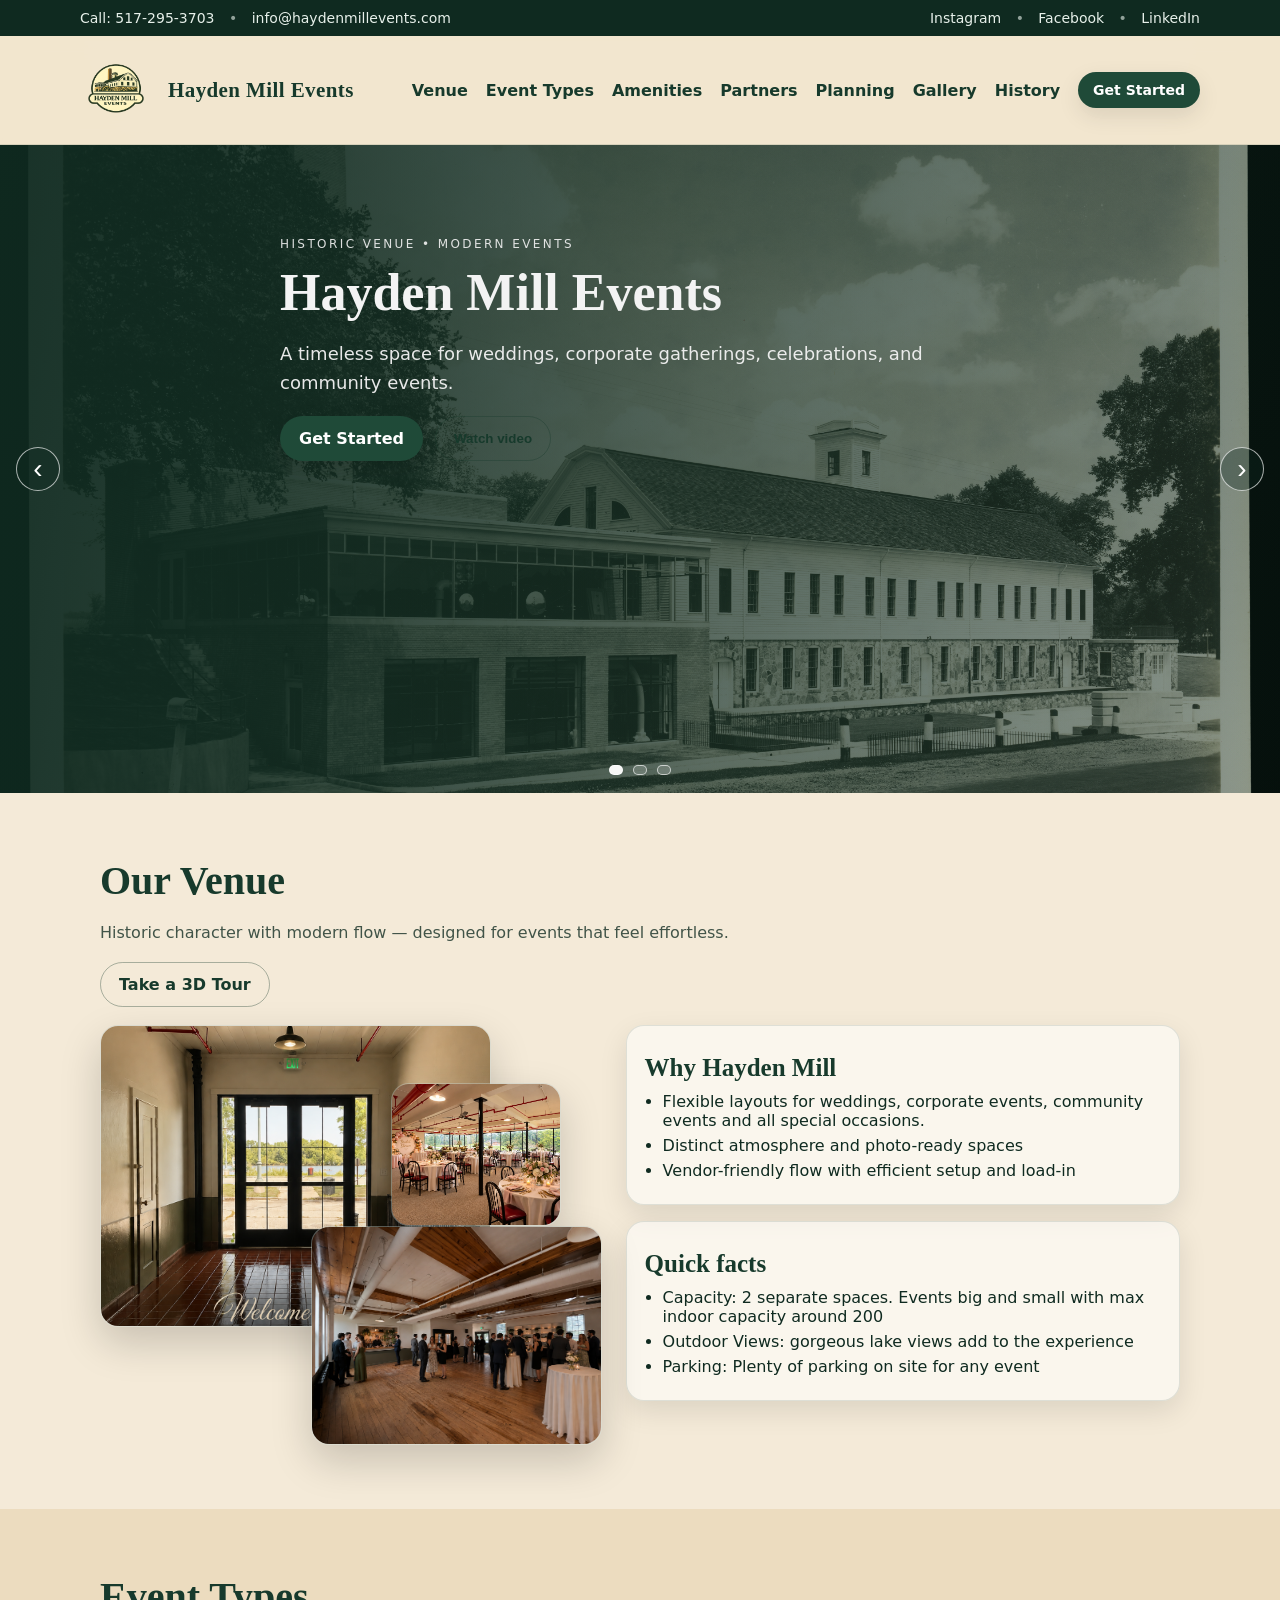
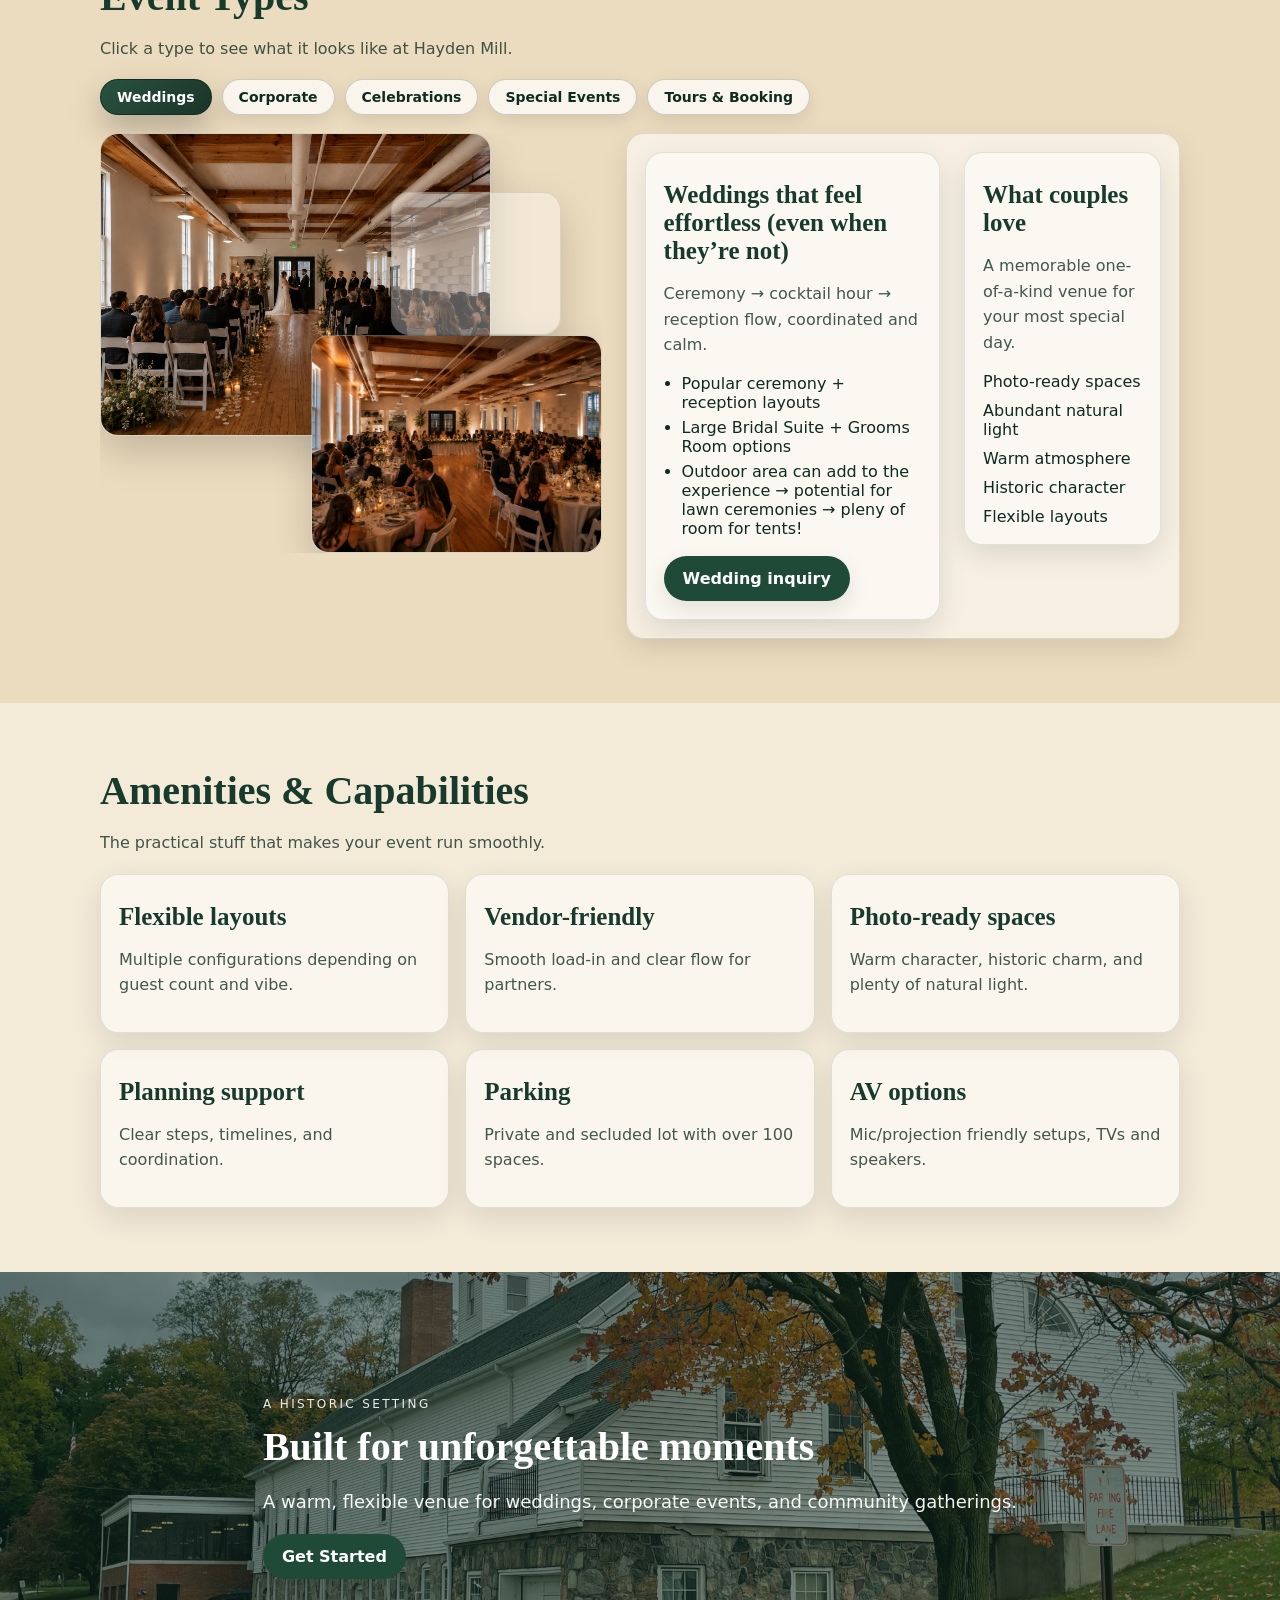
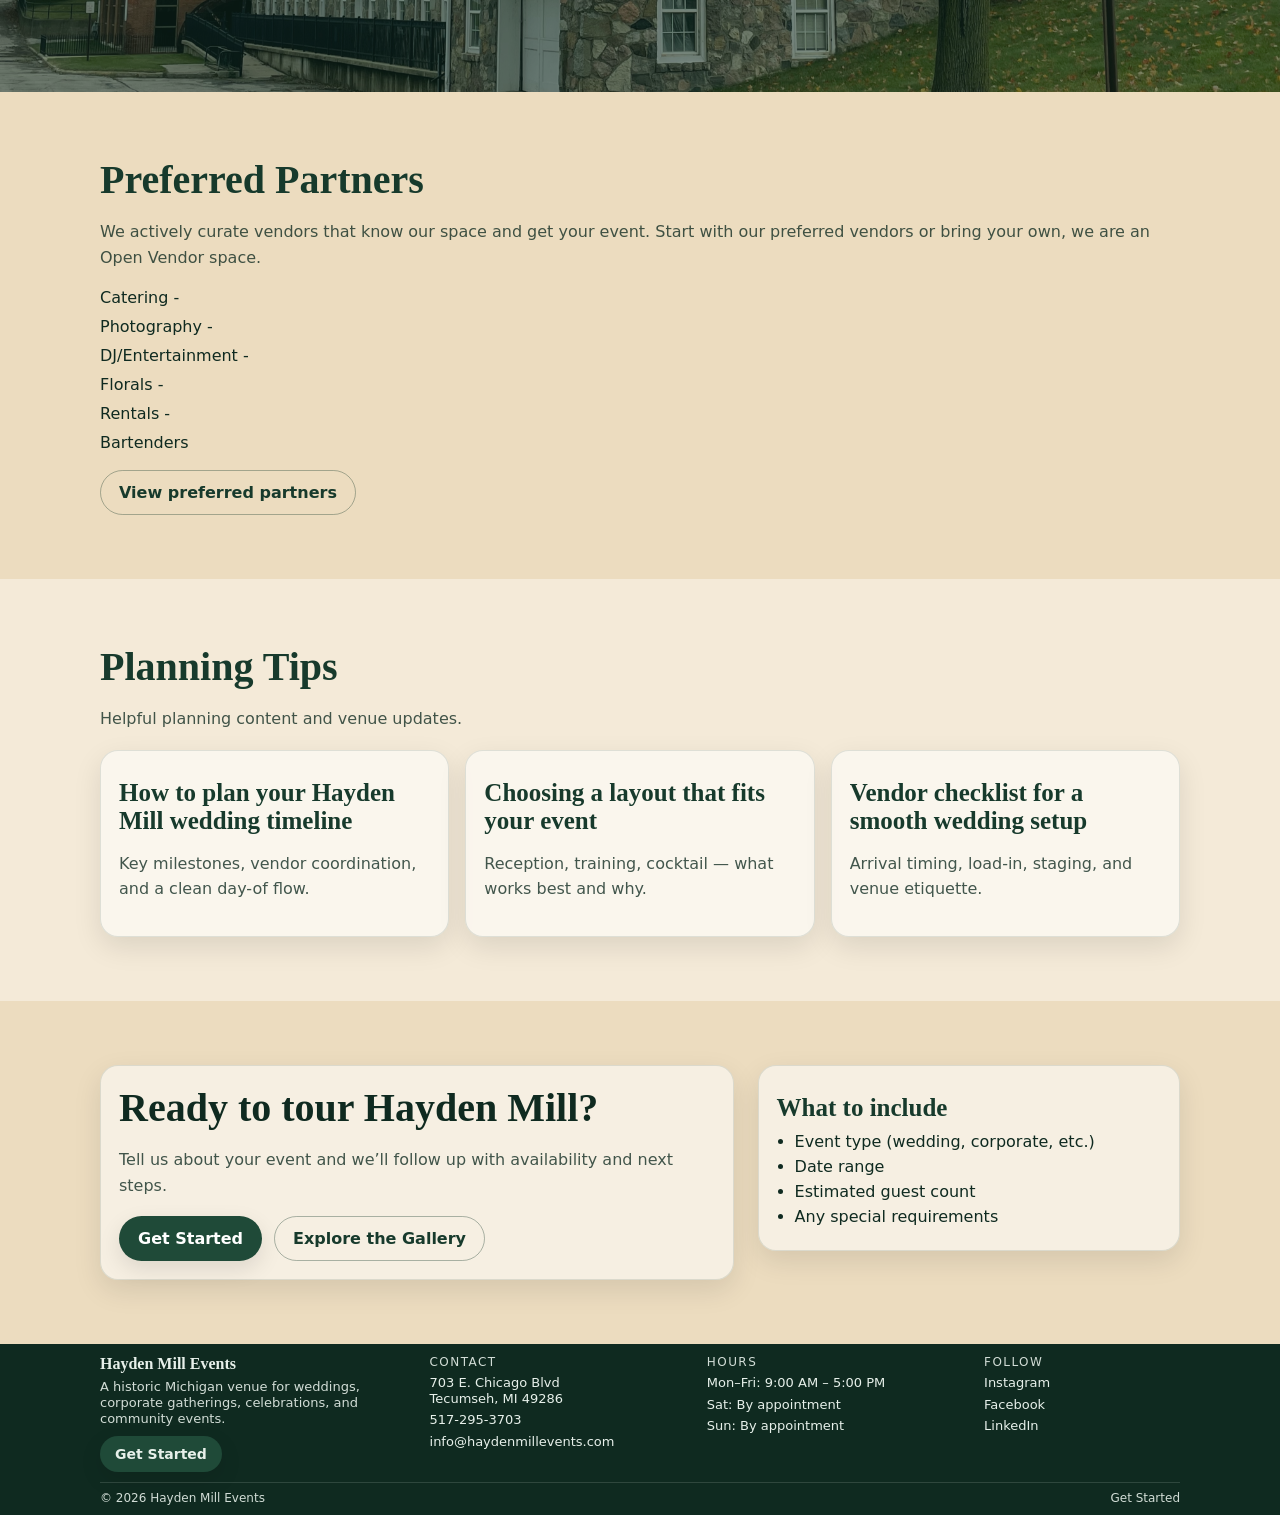
==== commit 1e308f69: "Update index.html" ====
--- a/index.html
+++ b/index.html
@@ -299,7 +299,7 @@
                 </ul>
                 <div class="actions">
                   <a class="btn" href="get-started.html">Corporate inquiry</a>
-                  <a class="btn btn--ghost" href="#setups">See layouts</a>
+                  <!-- add this button later maybe <a class="btn btn--ghost" href="#setups">See layouts</a> -->
                 </div>
               </div>
 
@@ -327,7 +327,7 @@
                 </ul>
                 <div class="actions">
                   <a class="btn" href="get-started.html">Celebration inquiry</a>
-                  <a class="btn btn--ghost" href="#setups">See layouts</a>
+                  <!-- add this button later maybe <a class="btn btn--ghost" href="#setups">See layouts</a> -->
                 </div>
               </div>
 
@@ -357,7 +357,7 @@
                 </ul>
                 <div class="actions">
                   <a class="btn" href="get-started.html">Special Event inquiry</a>
-                  <a class="btn btn--ghost" href="#setups">See layouts</a>
+                  <!-- add this button later maybe <a class="btn btn--ghost" href="#setups">See layouts</a> -->
                 </div>
               </div>
 
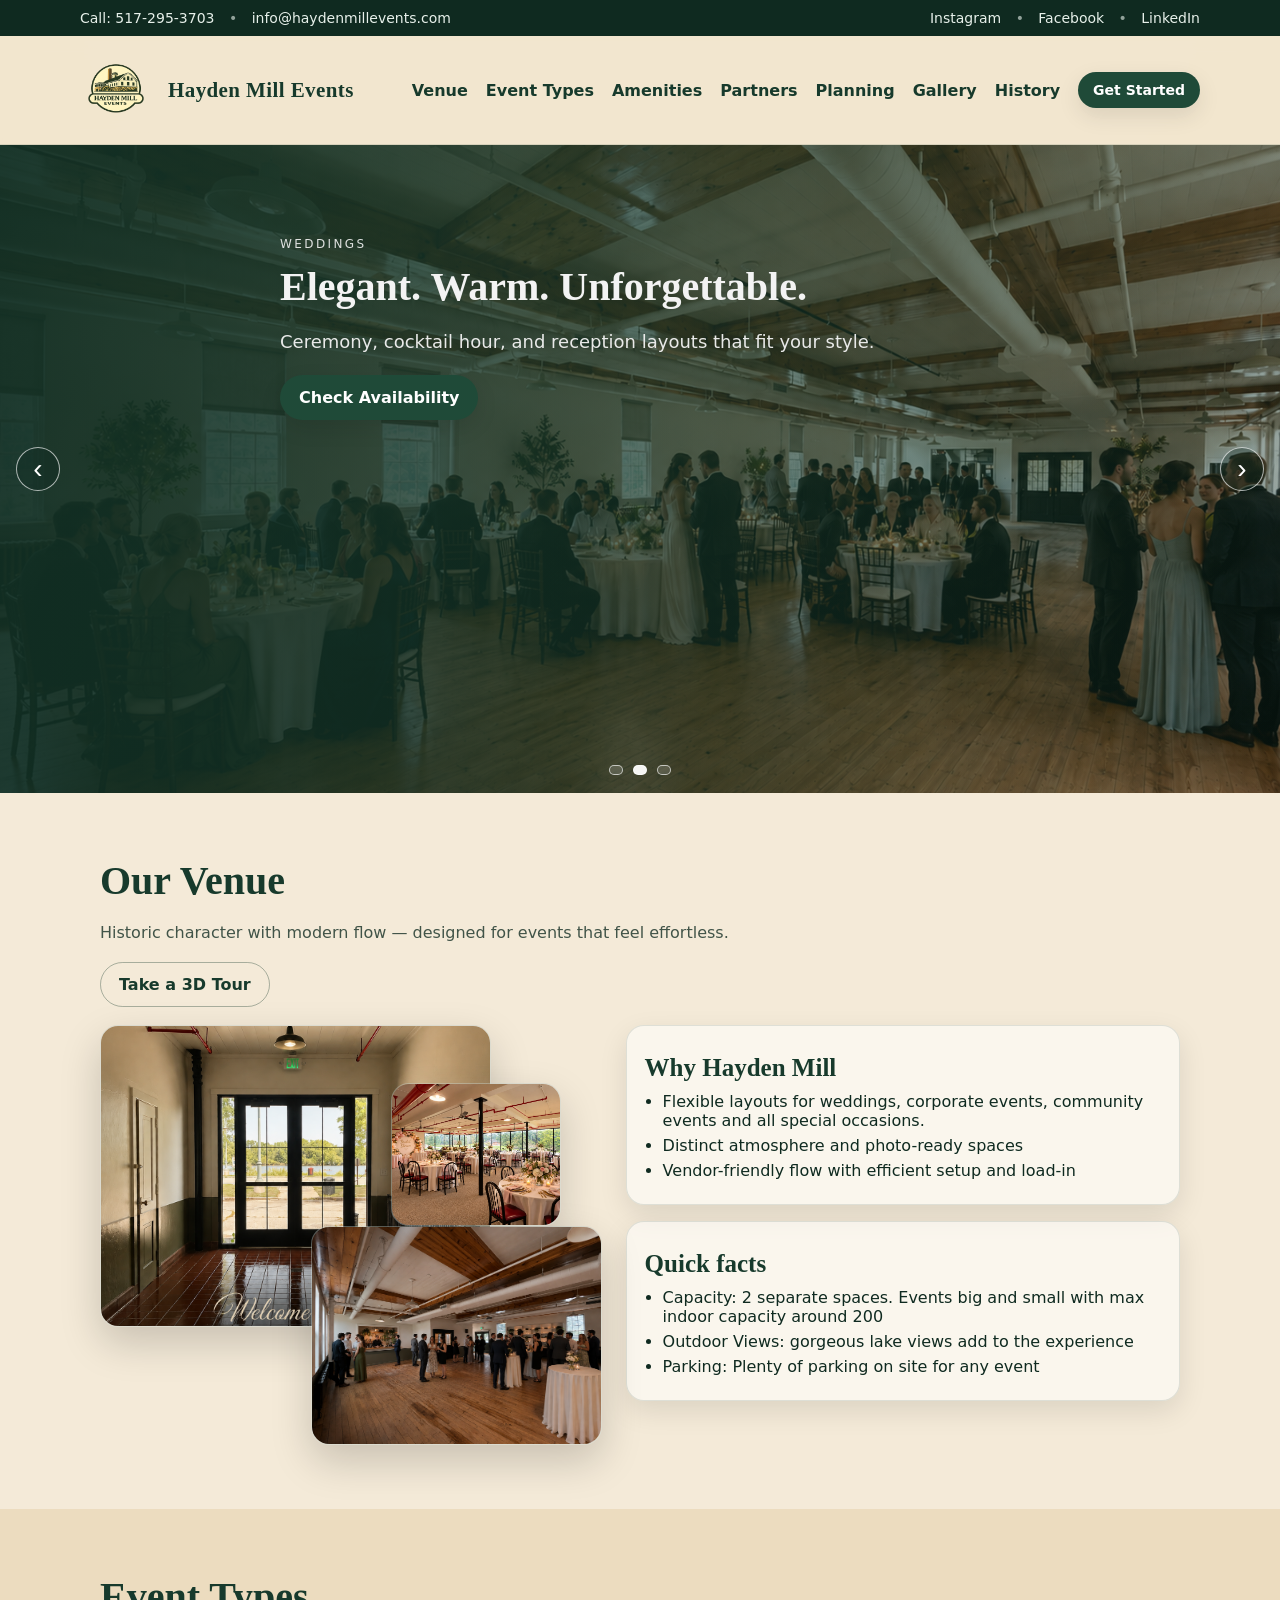
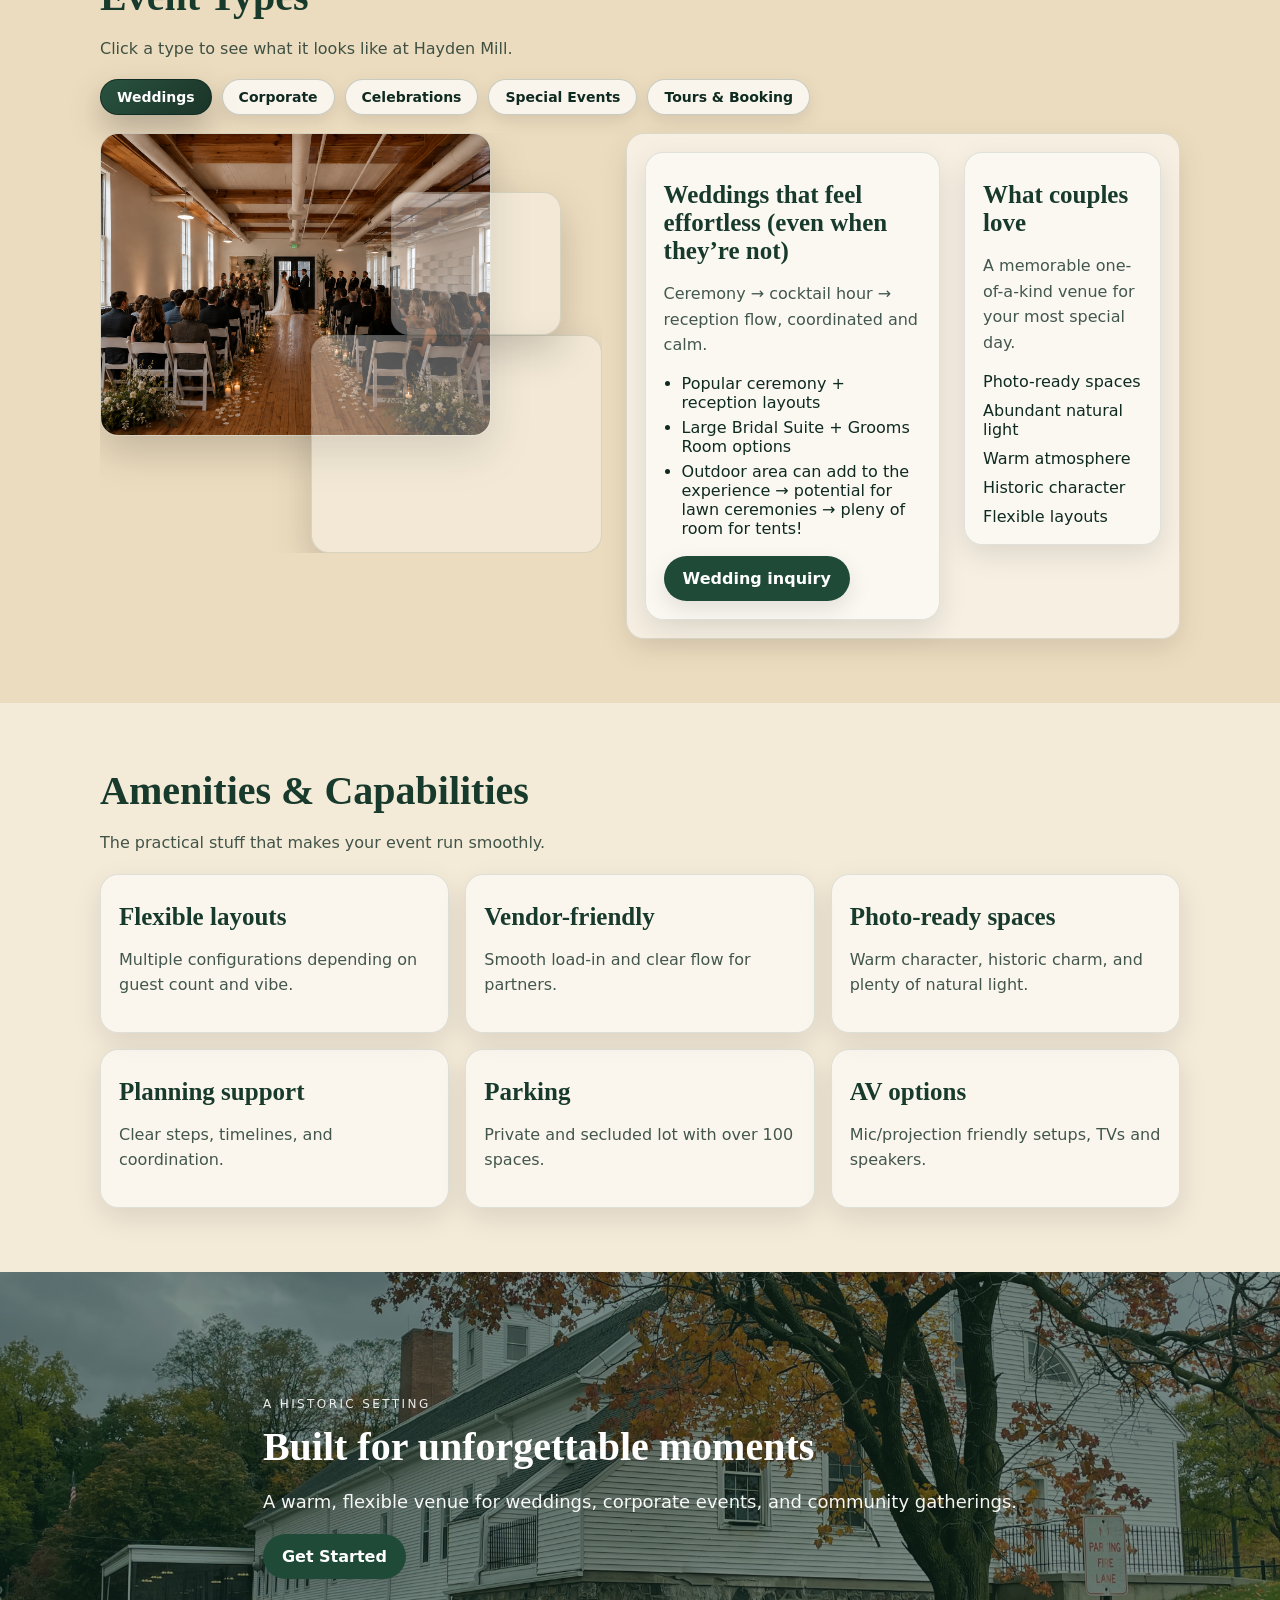
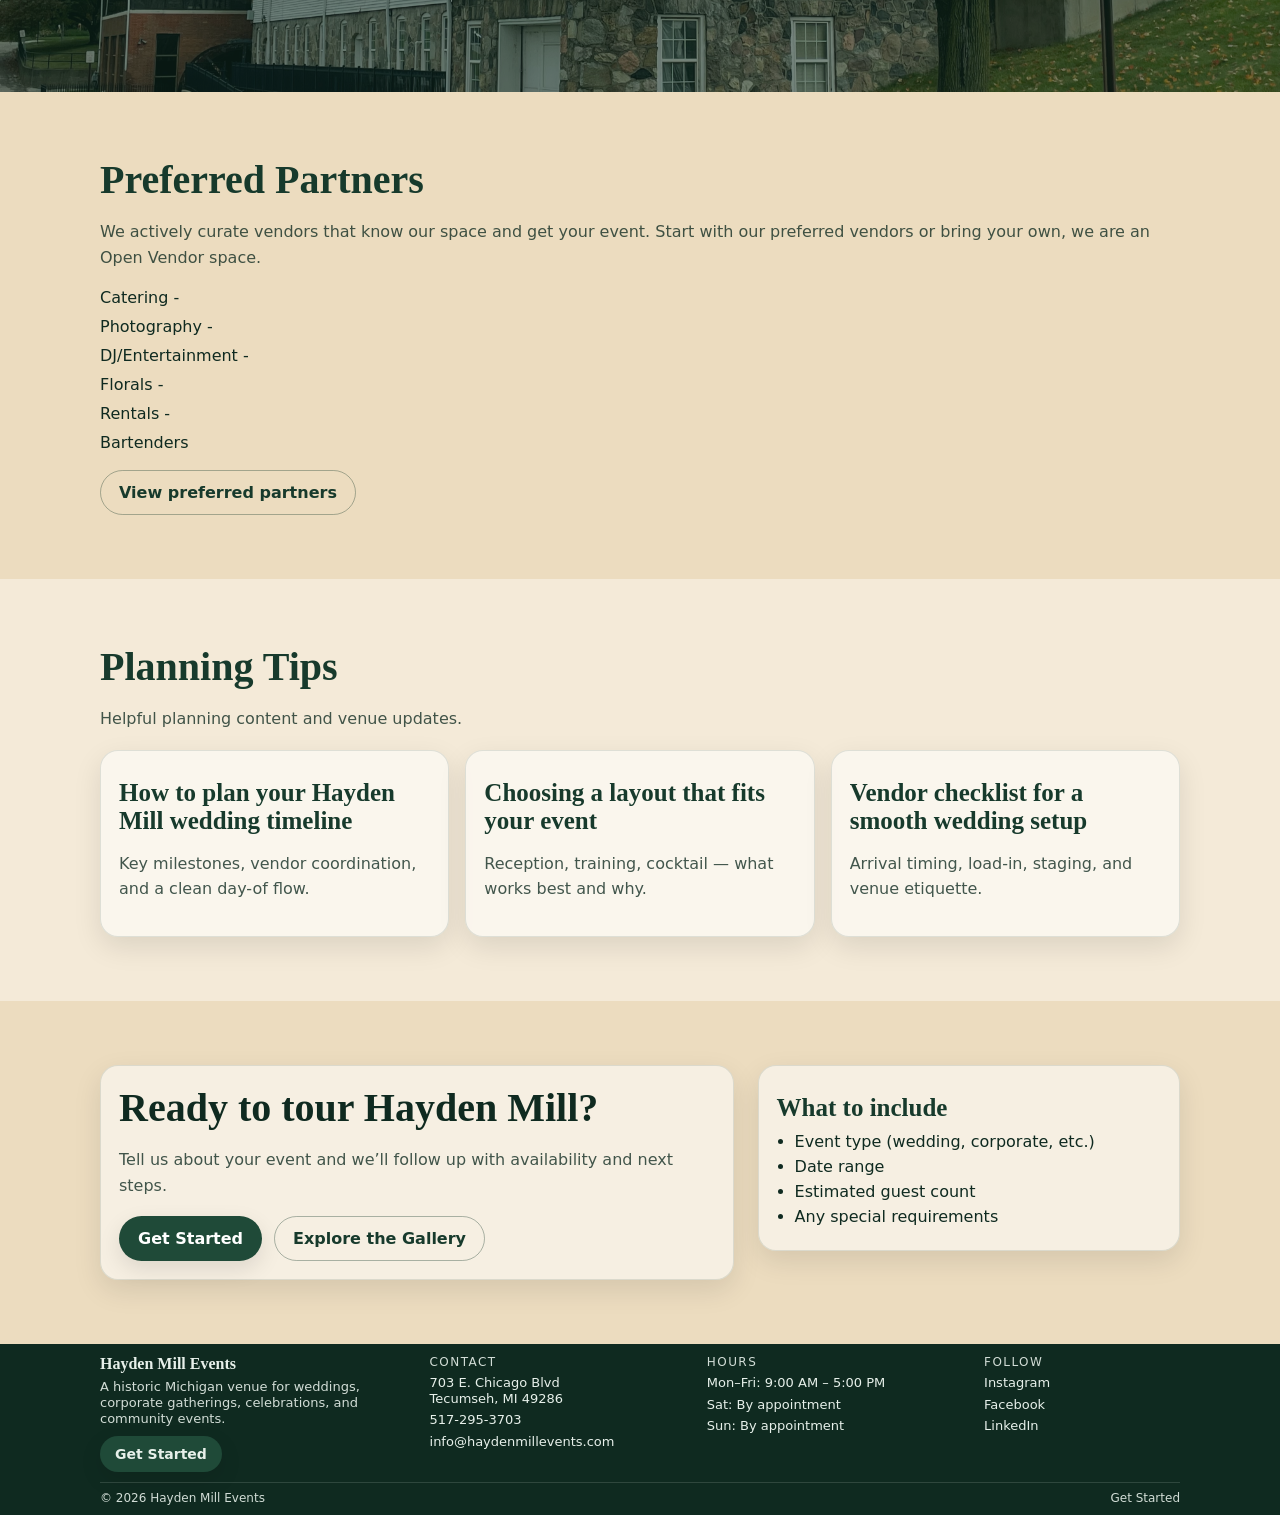
==== commit 192671eb: "Update index.html" ====
--- a/index.html
+++ b/index.html
@@ -113,8 +113,8 @@
             <h2>Elegant. Warm. Unforgettable.</h2>
             <p class="lead">Ceremony, cocktail hour, and reception layouts that fit your style.</p>
             <div class="actions">
-              <a class="btn" href="#setups">View layouts</a>
-              <a class="btn btn--ghost" href="get-started.html">Check availability</a>
+              <a class="btn" href="get-started.html">Check Availability</a>
+              <!-- could use this button for something later maybe <a class="btn btn--ghost" href="get-started.html">Check availability</a> -->
             </div>
           </div>
         </div>
@@ -128,7 +128,7 @@
             <p class="lead">Bring your people together in a space that feels premium—without feeling stuffy.</p>
             <div class="actions">
               <a class="btn" href="#event-types">Explore event types</a>
-              <a class="btn btn--ghost" href="get-started.html">Get a quote</a>
+              <a class="btn" href="get-started.html">Get a quote</a>
             </div>
           </div>
         </div>
